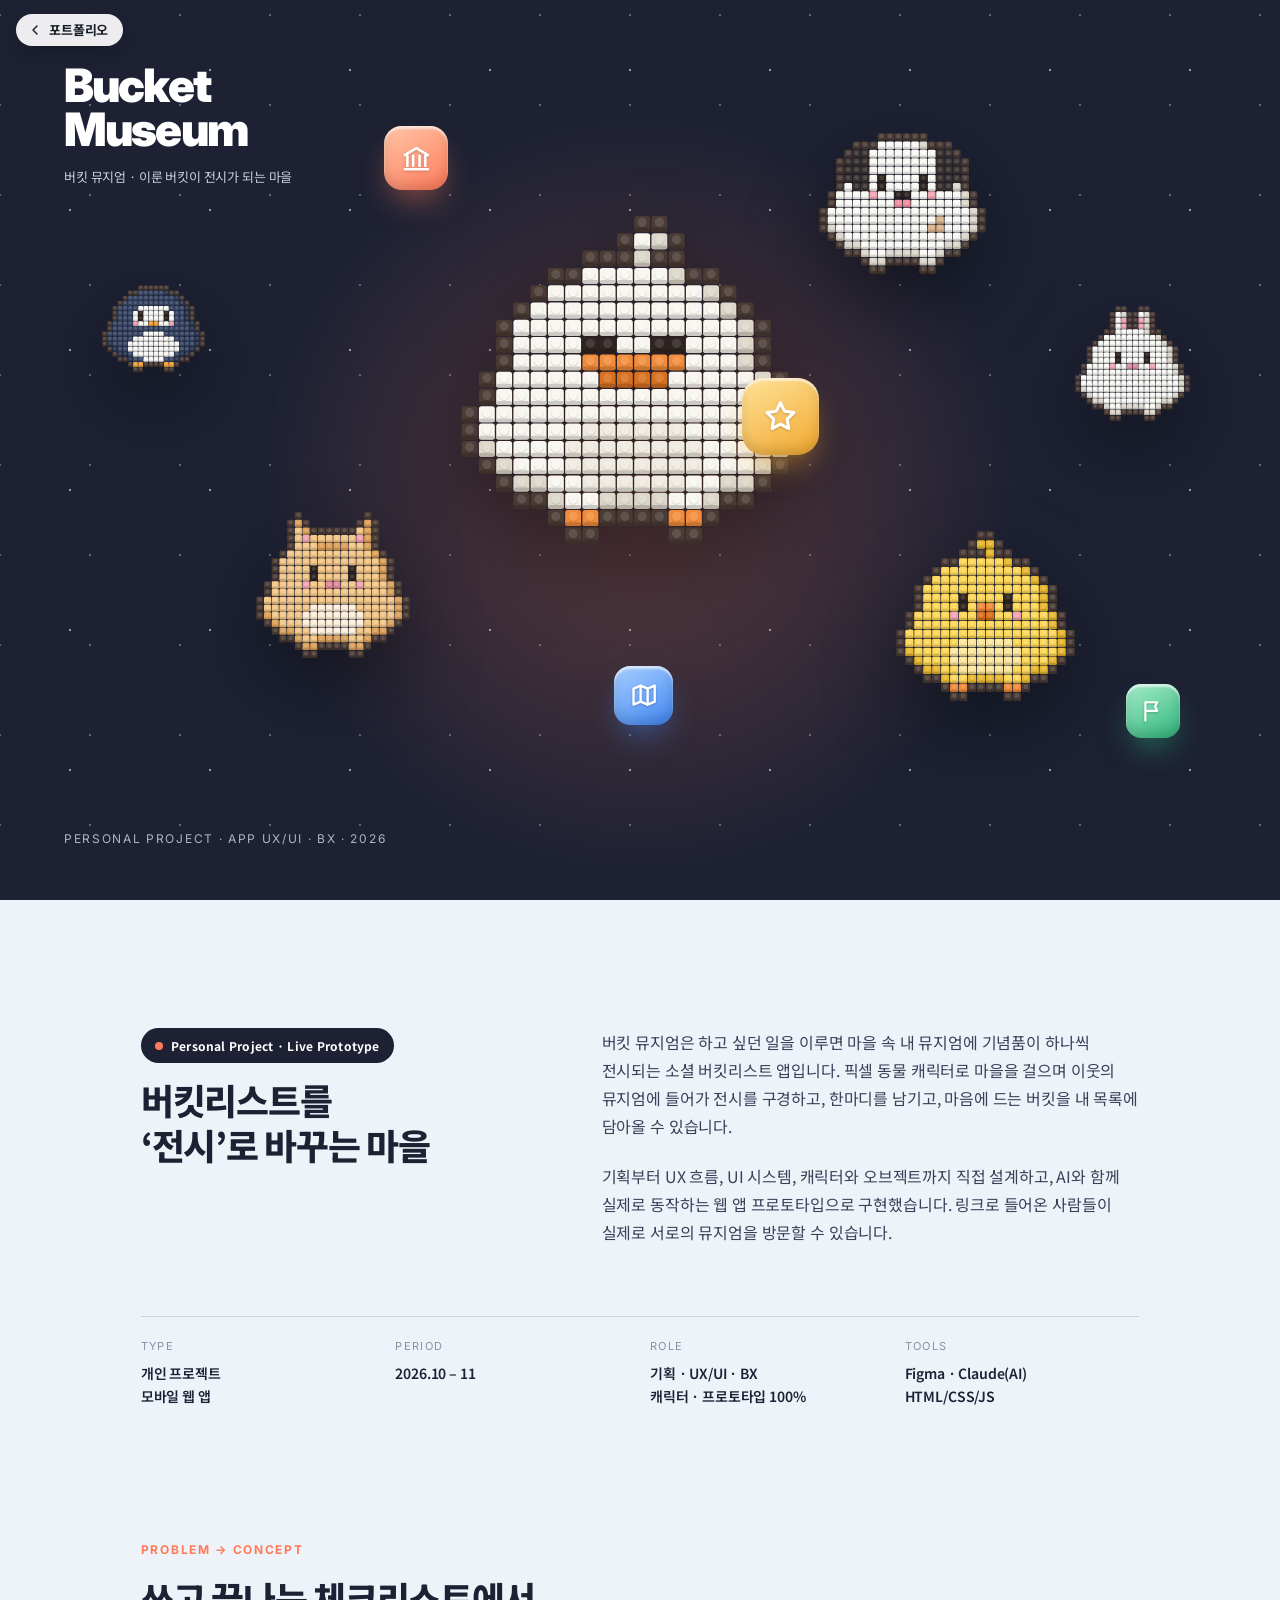
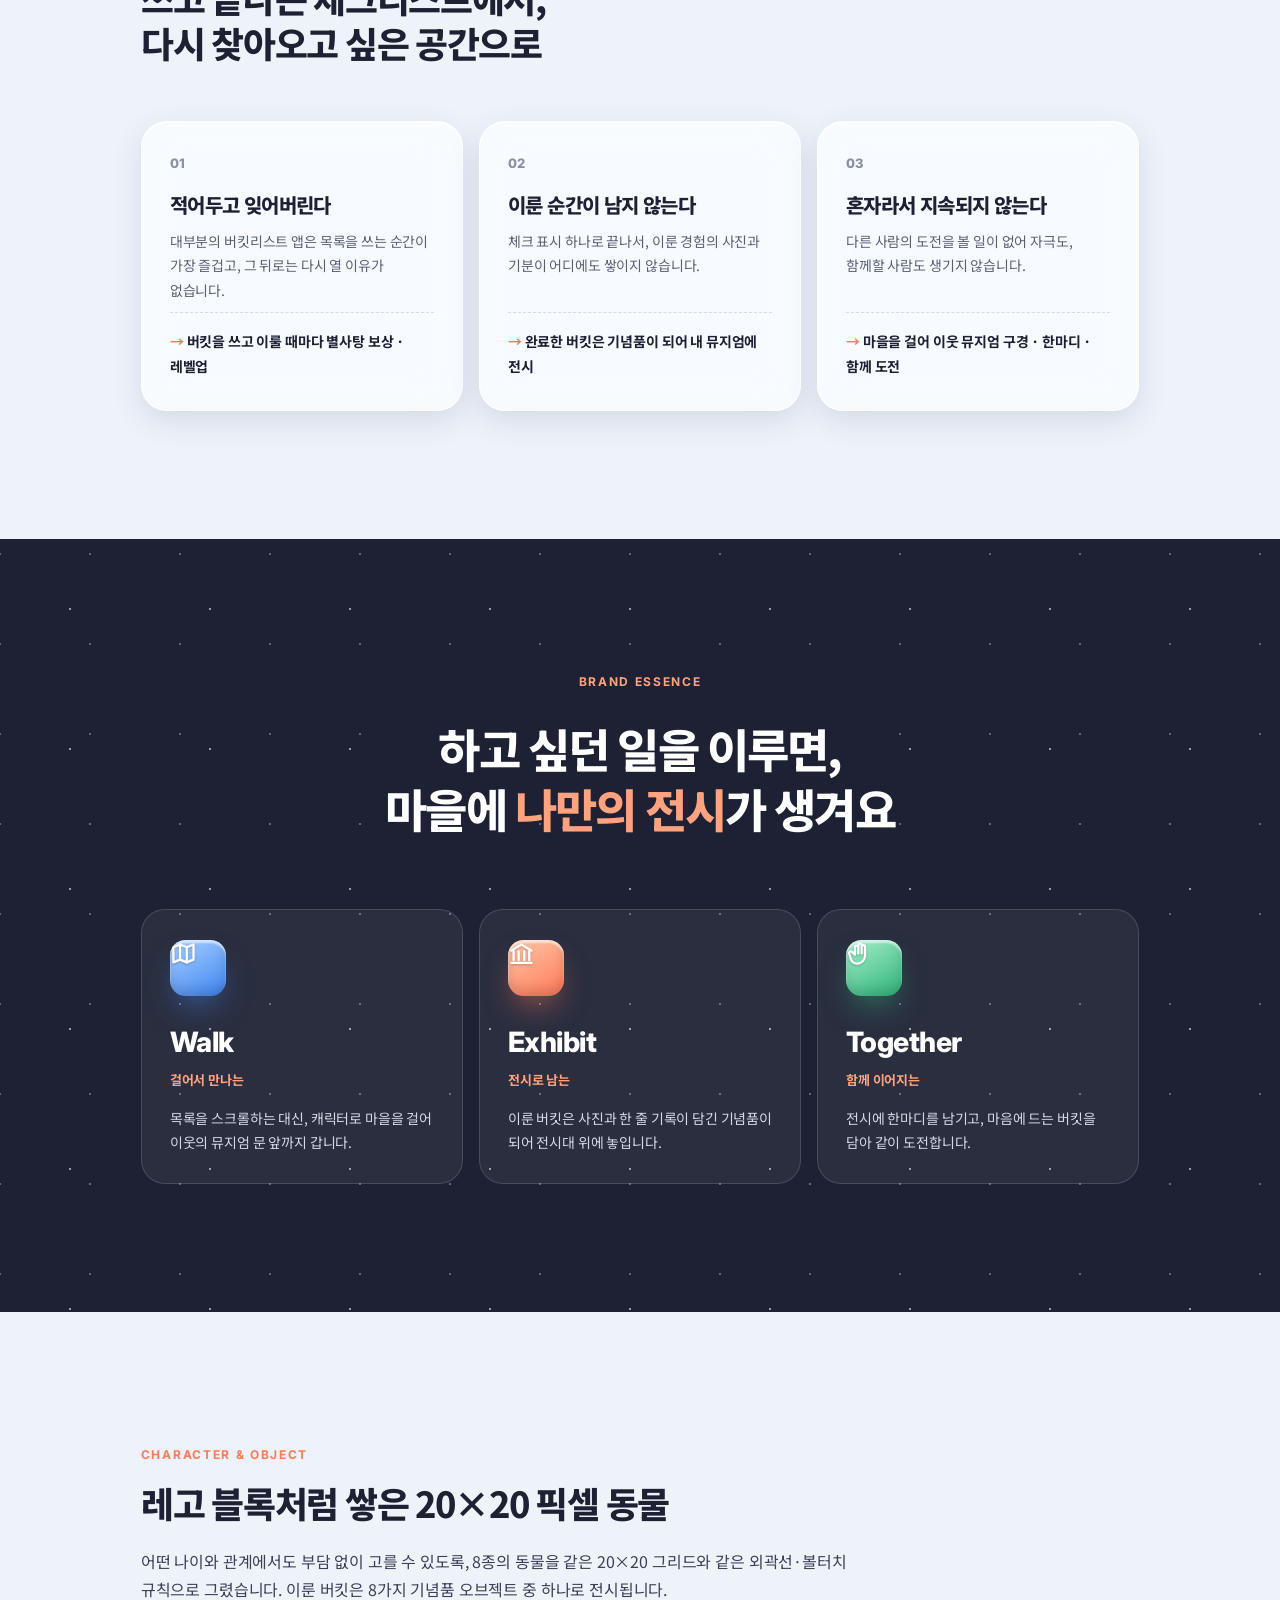
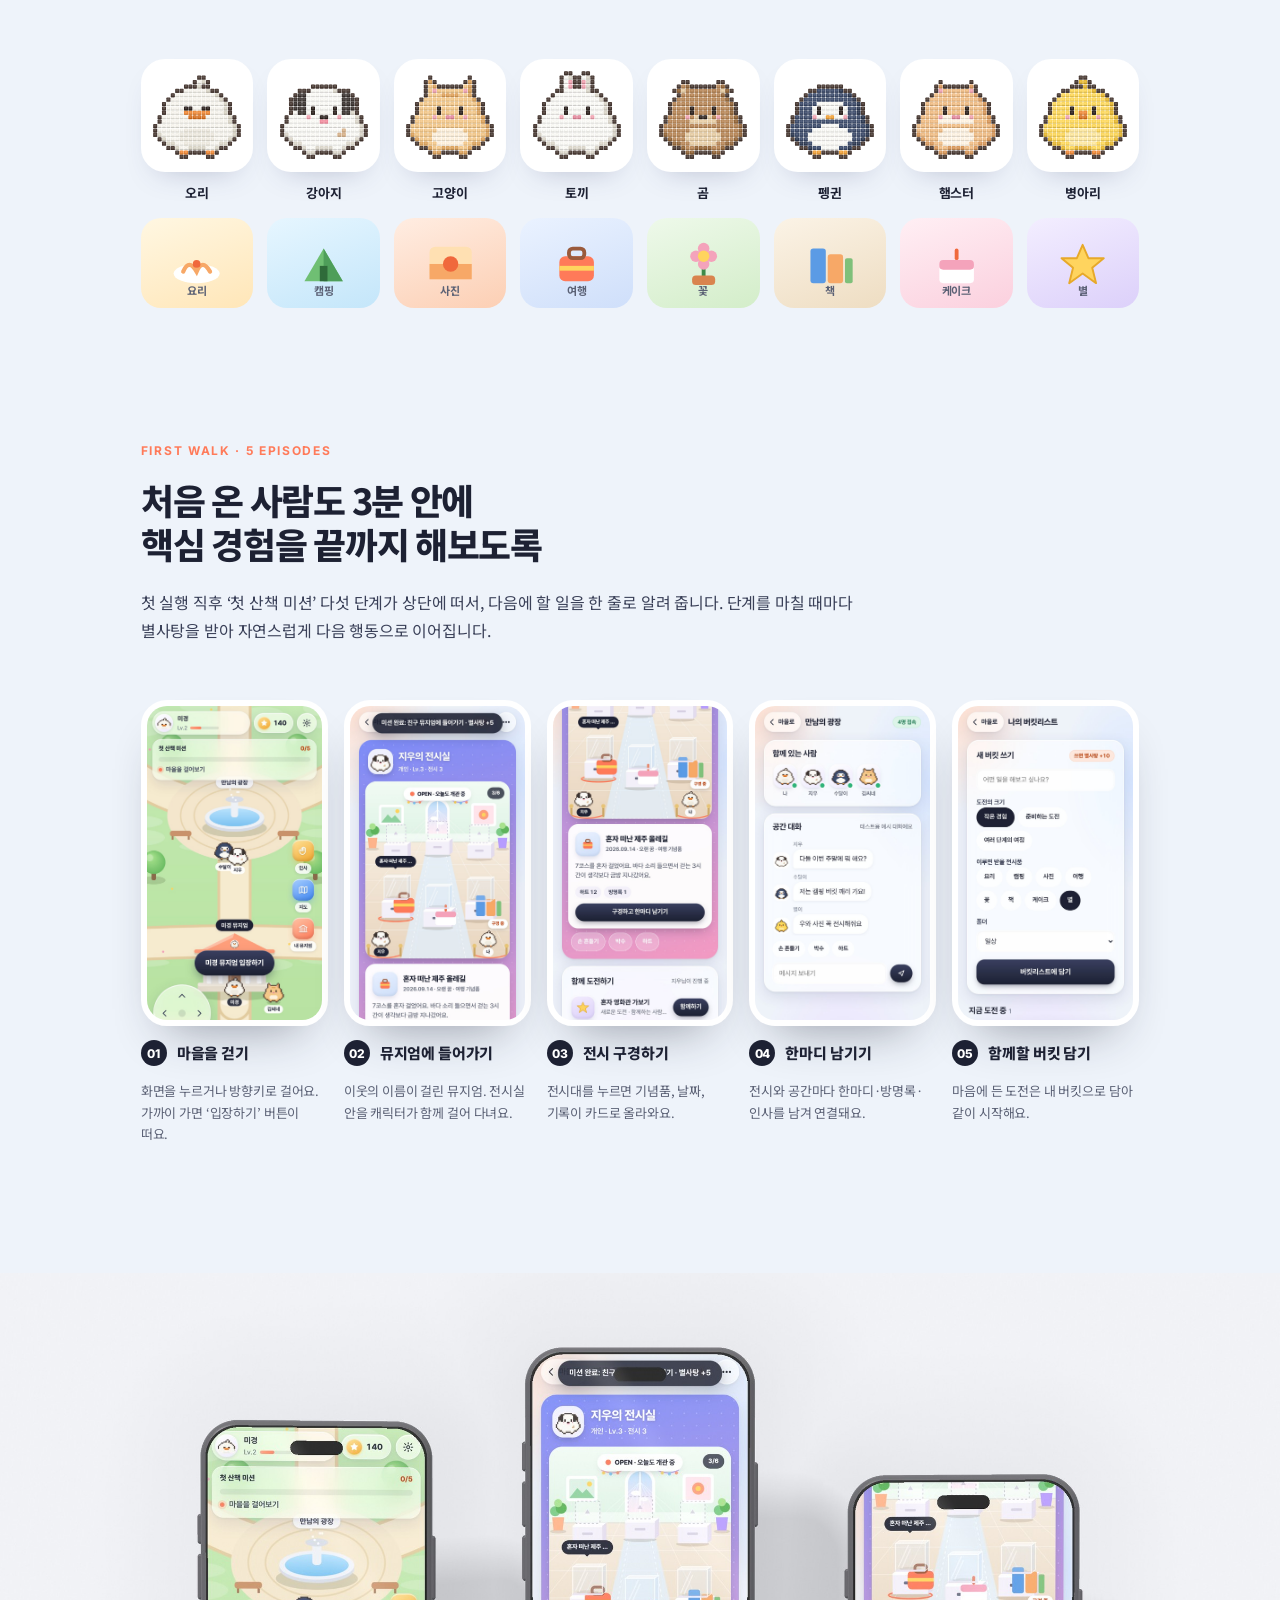
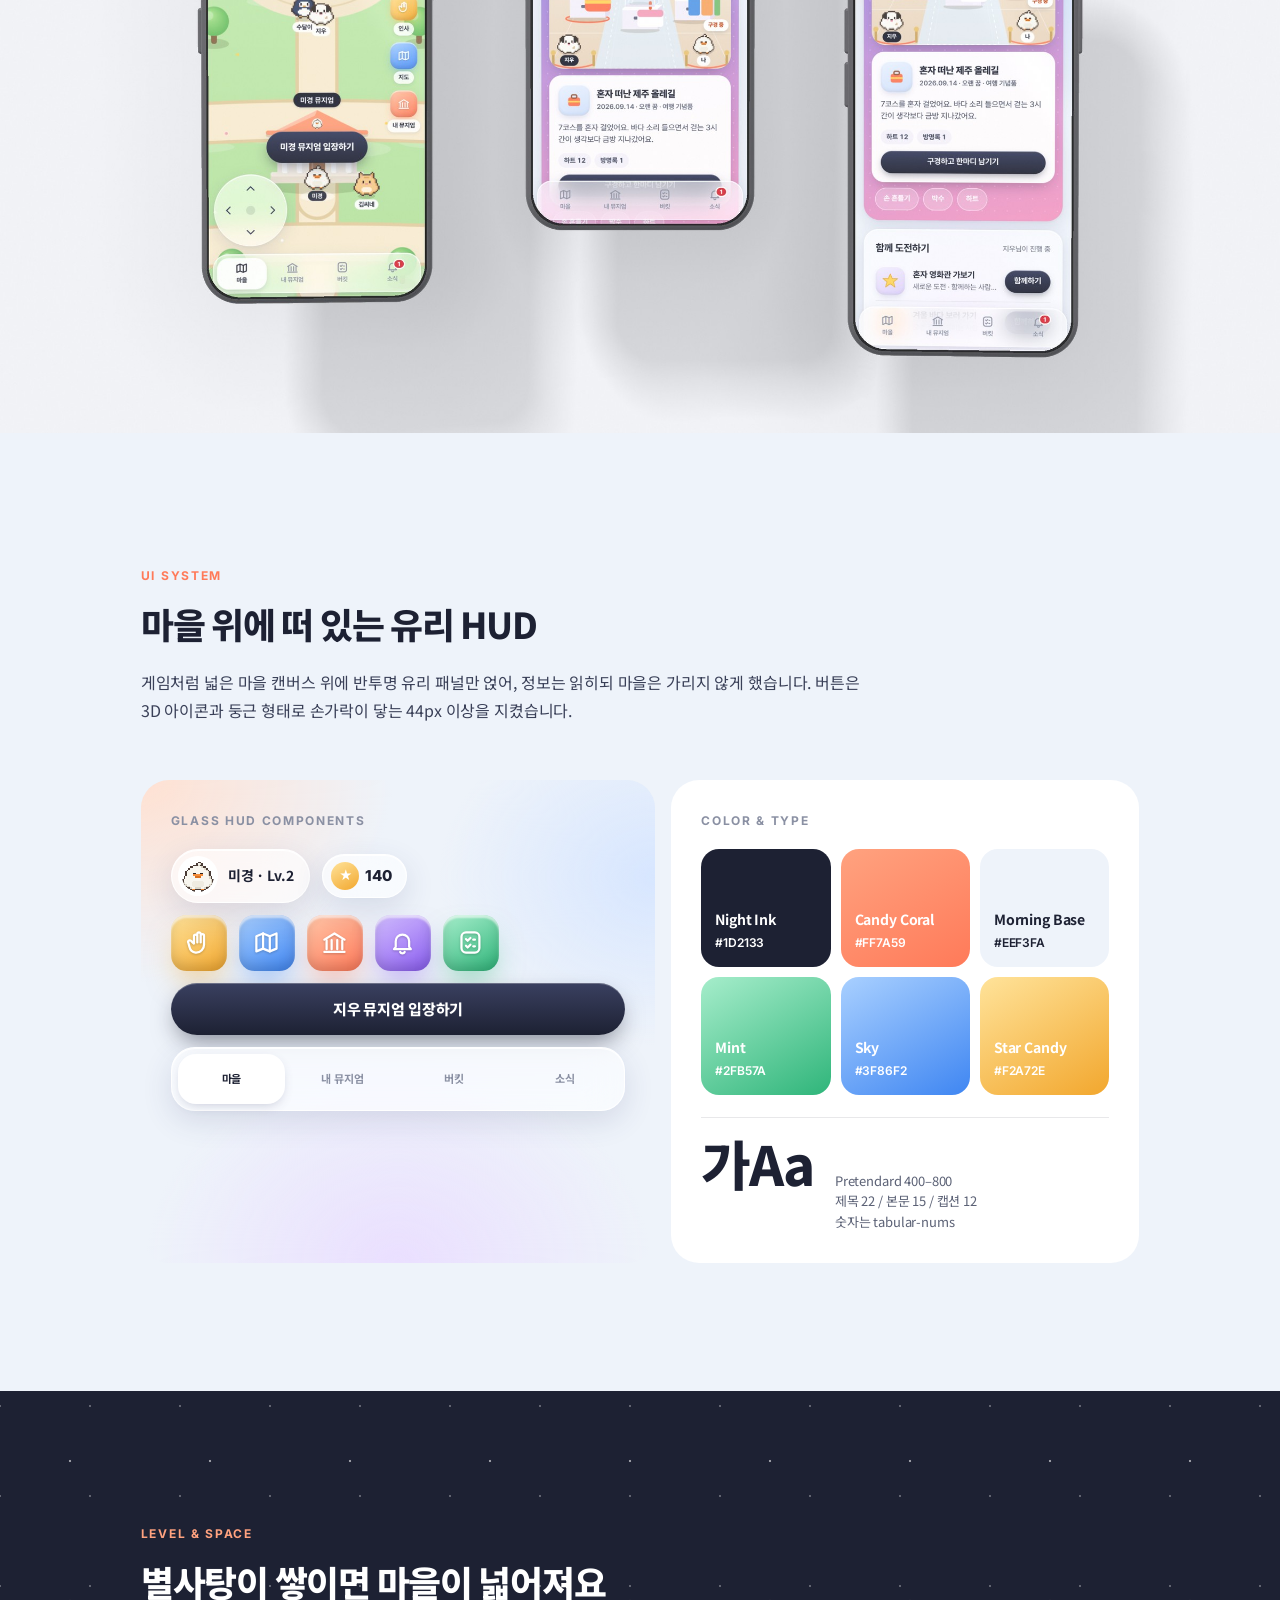
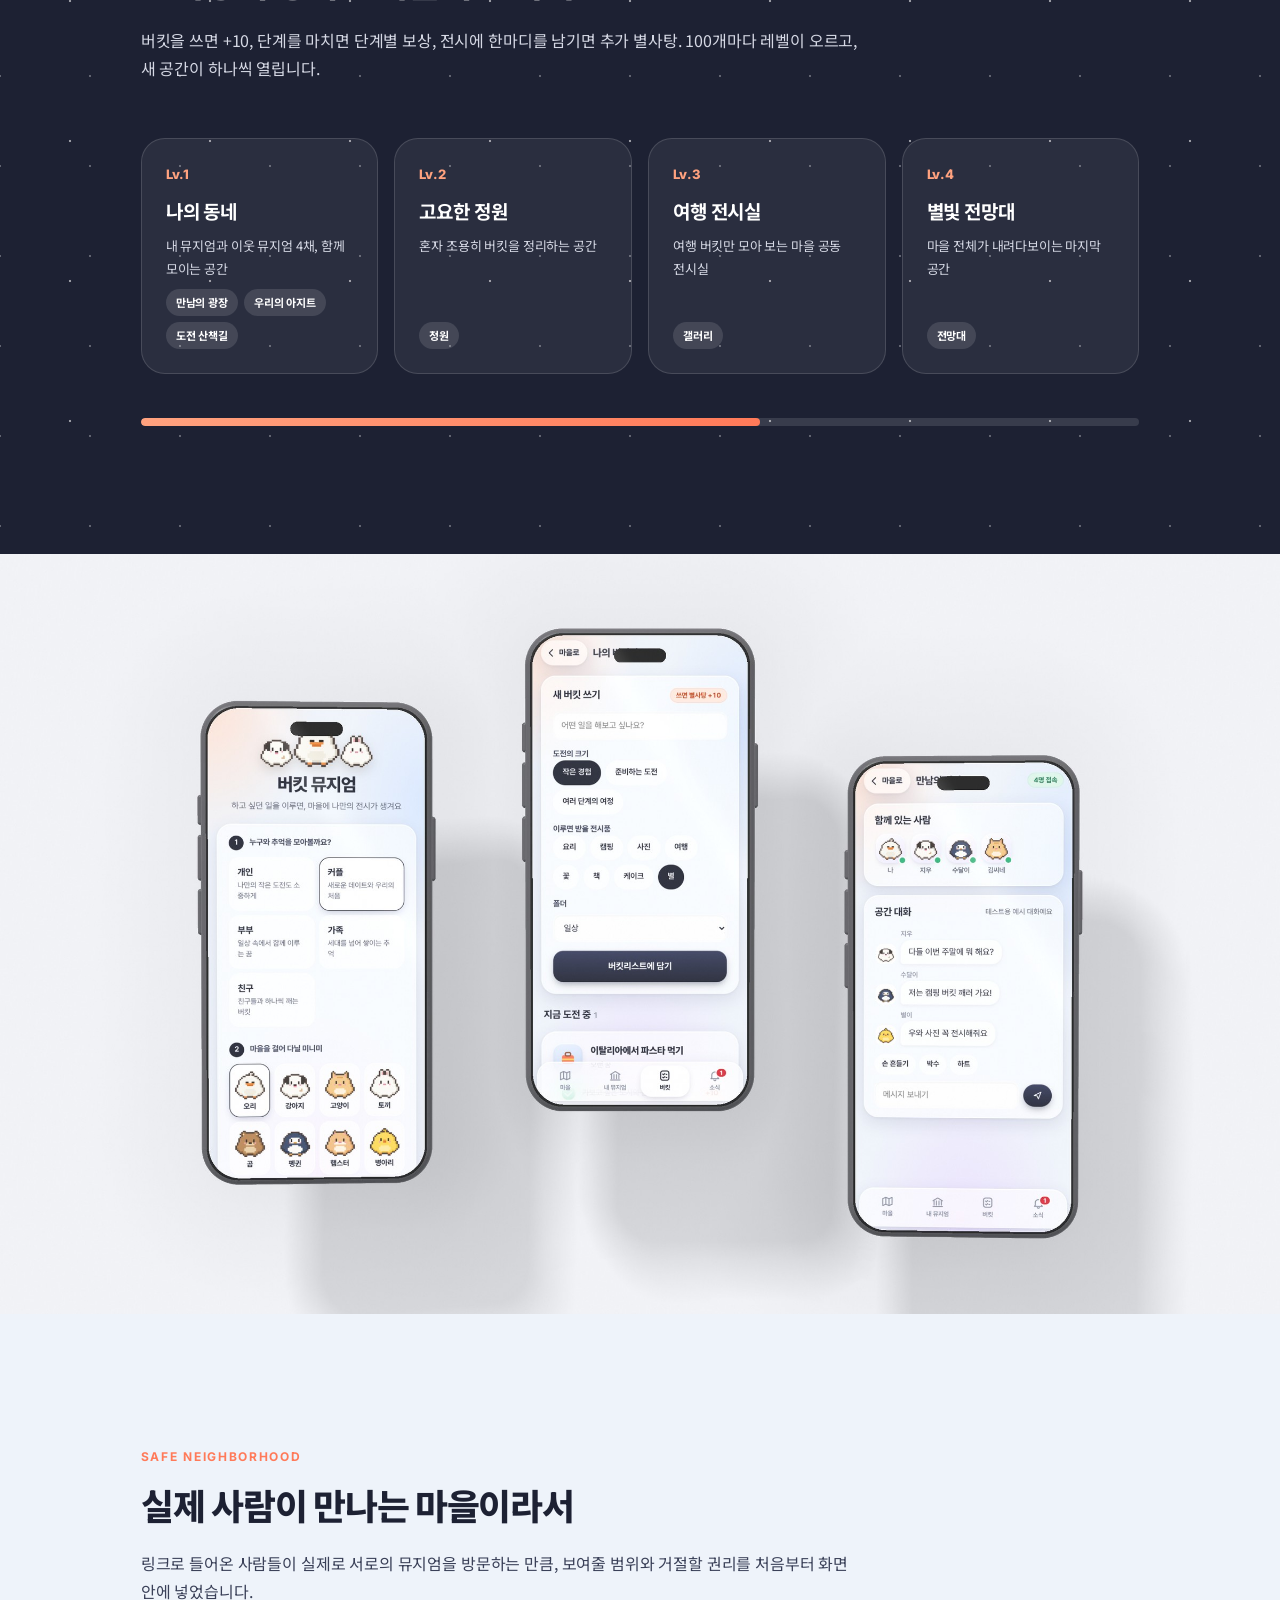
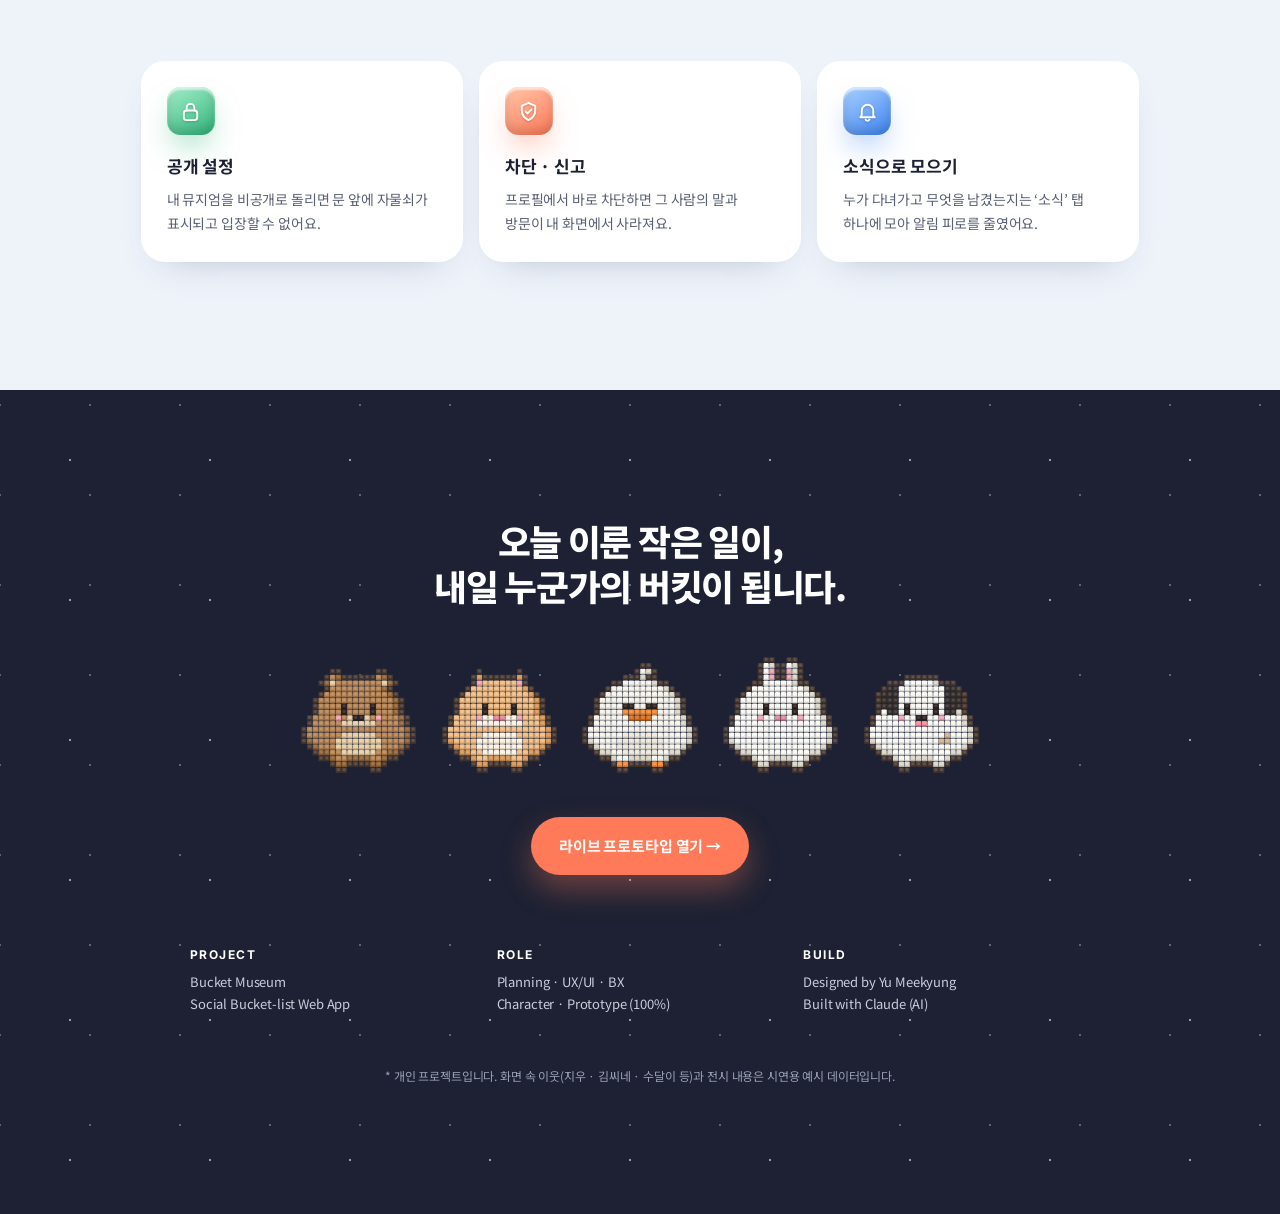
==== works/bucket-museum/index.html @ 968fa1af "Update Foodjang and Onimal pages, add Bucket Museum project Co-Authored-By: Claude Opus 5.5 <noreply" ====
<!doctype html><html><head><meta charset=utf8><meta name=viewport content="width=device-width,initial-scale=1,viewport-fit=cover"><style>:root{color-scheme:light;box-sizing:border-box;padding-top:env(safe-area-inset-top,0px);padding-bottom:env(safe-area-inset-bottom,0px)}html{scroll-padding-top:env(safe-area-inset-top,0px)}body{margin:0;padding:0;font:14px -apple-system,BlinkMacSystemFont,sans-serif;background:#fff;color:#000}img{max-width:100%}[hidden]:not([hidden=until-found i]){display:none!important}</style></head><body>
<style>
.pf-back{position:fixed;left:max(16px,env(safe-area-inset-left,0px));top:calc(14px + env(safe-area-inset-top,0px));z-index:50;display:inline-flex;align-items:center;gap:6px;font:700 13px/1.2 "Pretendard Variable","Noto Sans KR","Apple SD Gothic Neo",sans-serif;letter-spacing:-.01em;color:#191F28;background:rgba(255,255,255,.92);border-radius:999px;padding:8px 15px 8px 11px;text-decoration:none;box-shadow:0 8px 20px rgba(0,0,0,.22)}
.pf-back:hover{background:#fff}
.pf-back svg{width:16px;height:16px}
@media (max-width:760px){.pf-back{top:auto;bottom:calc(16px + env(safe-area-inset-bottom,0px))}}
</style>
<a class="pf-back" href="../../#work"><svg viewBox="0 0 24 24" fill="none" stroke="currentColor" stroke-width="2.2" stroke-linecap="round" stroke-linejoin="round" aria-hidden="true"><path d="M15 18l-6-6 6-6"/></svg>포트폴리오</a>

<title>Bucket Museum 앱 UX/UI — 유미경</title>
<meta name="claude:viewport-fit-sides" content="cover">
<link rel="preconnect" href="https://fonts.googleapis.com">
<link rel="preconnect" href="https://fonts.gstatic.com" crossorigin>
<link rel="stylesheet" href="https://fonts.googleapis.com/css2?family=Inter:wght@300;400;500;600;700;800;900&family=Noto+Sans+KR:wght@300;400;500;700;800&display=swap">
<style>
:root{
  --navy:#1D2133; --navy2:#252A40; --ink:#1D2133; --ink2:#3A4058; --mute:#5B6175; --faint:#8A90A3;
  --base:#EEF3FA; --base2:#F6F8FC; --coral:#FF7A59; --coral2:#FFA27F; --mint:#2FB57A; --sky:#3F86F2; --lav:#8A5CF0; --sun:#F2A72E;
  --f:"Pretendard Variable","Pretendard","Noto Sans KR","Apple SD Gothic Neo",sans-serif; --en:"Inter","Pretendard Variable",Arial,sans-serif;
  --gut:max(20px,env(safe-area-inset-left,0px)); --gutR:max(20px,env(safe-area-inset-right,0px));
  color-scheme:light;
}
*{box-sizing:border-box}
html{scroll-behavior:smooth}
body{margin:0;background:var(--base);color:var(--ink);font-family:var(--f);font-size:15px;line-height:1.75;letter-spacing:-.01em;-webkit-font-smoothing:antialiased;word-break:keep-all;overflow-x:hidden}
img{display:block;max-width:100%;height:auto}
p{margin:0}
.wrap{width:min(78vw,1240px);margin:0 auto}
@media (max-width:900px){.wrap{width:auto;margin:0;padding-left:var(--gut);padding-right:var(--gutR)}}
.sec{padding-block:clamp(90px,10vw,170px)}
.lab{font-family:var(--en);font-weight:700;font-size:12px;letter-spacing:.14em;text-transform:uppercase;color:var(--coral)}
.h2{margin:14px 0 0;font-family:var(--f);font-weight:800;font-size:clamp(28px,2.8vw,46px);line-height:1.25;letter-spacing:-.035em}
.lead{margin-top:22px;color:var(--ink2);font-size:16px;max-width:720px}
.dark{background:var(--navy);color:#fff}
.dark .lead{color:#D5D8E4}.dark .lab{color:var(--coral2)}
.stars{background-image:radial-gradient(rgba(255,255,255,.55) 1px,transparent 1.6px),radial-gradient(rgba(255,255,255,.3) 1px,transparent 1.4px);background-size:140px 140px,90px 90px;background-position:0 0,45px 60px}
.glass{background:rgba(255,255,255,.62);-webkit-backdrop-filter:blur(20px) saturate(160%);backdrop-filter:blur(20px) saturate(160%);border:1px solid rgba(255,255,255,.9);box-shadow:0 10px 30px rgba(58,64,110,.14),inset 0 1px 0 rgba(255,255,255,.9)}
.i3d{display:grid;place-items:center;border-radius:28%;color:#fff;background:linear-gradient(150deg,var(--g1),var(--g2));box-shadow:inset 0 3px 2px rgba(255,255,255,.6),inset 0 -6px 12px rgba(0,0,0,.14),0 16px 30px -8px var(--gs)}
.i3d svg{width:48%;height:48%;fill:none;stroke:#fff;stroke-width:2;stroke-linecap:round;stroke-linejoin:round;filter:drop-shadow(0 1px 1px rgba(0,0,0,.2))}
.pk{--g1:#FFC6A8;--g2:#FF7A59;--gs:rgba(255,122,89,.5)}.mt{--g1:#A6EDCB;--g2:#2FB57A;--gs:rgba(47,181,122,.5)}.sk{--g1:#A9D0FF;--g2:#3F86F2;--gs:rgba(63,134,242,.5)}.lv{--g1:#D3BEFF;--g2:#8A5CF0;--gs:rgba(138,92,240,.5)}.sn{--g1:#FFE39A;--g2:#F2A72E;--gs:rgba(242,167,46,.5)}
.rv{opacity:0;transform:translateY(26px);transition:opacity 1s ease,transform 1s cubic-bezier(.2,.7,.2,1)}.rv.in{opacity:1;transform:none}
@media (prefers-reduced-motion:reduce){.rv{opacity:1;transform:none;transition:none}html{scroll-behavior:auto}.fl{animation:none!important}}
@keyframes fl{0%,100%{transform:translateY(0) rotate(var(--r,0deg))}50%{transform:translateY(-14px) rotate(var(--r,0deg))}}
.fl{animation:fl 5s ease-in-out infinite}

/* cover */
.cover{position:relative;min-height:max(640px,100svh);overflow:hidden}
.cover .logo{position:absolute;left:clamp(28px,5vw,90px);top:clamp(30px,5vw,80px);z-index:3}
.cover .logo b{display:block;font-family:var(--en);font-weight:900;font-size:clamp(30px,3.6vw,60px);line-height:.95;letter-spacing:-.04em}
.cover .logo span{display:block;margin-top:14px;font-size:clamp(13px,1vw,16px);color:#C9CDDB}
.cover .tag{position:absolute;left:clamp(28px,5vw,90px);bottom:clamp(30px,4vw,60px);z-index:3;font-family:var(--en);font-size:12px;letter-spacing:.14em;color:#AEB3C6;text-transform:uppercase}
.obj{position:absolute}
.obj img{width:100%;height:auto;filter:drop-shadow(0 30px 40px rgba(0,0,0,.45))}
.cover .glow{position:absolute;left:50%;top:55%;width:70vw;height:70vw;transform:translate(-50%,-50%);background:radial-gradient(circle,rgba(255,122,89,.28),transparent 60%);pointer-events:none}
@media (max-width:760px){.cover{min-height:620px}.cover .obj{margin-top:70px}.cover .obj.pk{left:40%!important;top:30%!important}}

/* overview */
.ov{display:grid;grid-template-columns:minmax(0,1fr) minmax(0,1.4fr);gap:clamp(30px,6vw,110px);align-items:start}
.facts{display:grid;grid-template-columns:repeat(4,minmax(0,1fr));gap:20px;margin-top:70px;padding-top:20px;border-top:1px solid rgba(29,33,51,.15)}
.facts dt{font-family:var(--en);font-size:11px;letter-spacing:.12em;text-transform:uppercase;color:var(--faint)}
.facts dd{margin:6px 0 0;font-size:14px;line-height:1.6;font-weight:600}
.badge{display:inline-flex;align-items:center;gap:8px;padding:7px 14px;border-radius:999px;background:var(--navy);color:#fff;font-size:12px;font-weight:700;letter-spacing:.02em}
.badge i{width:8px;height:8px;border-radius:50%;background:var(--coral)}
@media (max-width:760px){.ov{grid-template-columns:1fr}.facts{grid-template-columns:1fr 1fr}}

/* problem → concept */
.pc{display:grid;grid-template-columns:repeat(3,minmax(0,1fr));gap:16px;margin-top:56px}
.pc .c{border-radius:26px;padding:30px 28px 32px;min-height:250px;display:flex;flex-direction:column;gap:10px}
.pc .c .n{font-family:var(--en);font-weight:800;font-size:13px;color:var(--faint)}
.pc .c h3{margin:6px 0 0;font-size:20px;font-weight:800;letter-spacing:-.03em;line-height:1.4}
.pc .c p{font-size:14px;color:var(--mute)}
.pc .c .to{margin-top:auto;padding-top:16px;border-top:1px dashed rgba(29,33,51,.15);font-size:14px;font-weight:700;color:var(--ink)}
.pc .c .to::before{content:"→ ";color:var(--coral)}
@media (max-width:760px){.pc{grid-template-columns:1fr}}

/* manifesto */
.mani{position:relative;text-align:center;overflow:hidden}
.mani .big{font-weight:800;font-size:clamp(30px,3.6vw,60px);line-height:1.3;letter-spacing:-.04em;margin:26px auto 0;max-width:1000px}
.mani .big em{font-style:normal;color:var(--coral2)}
.ess{display:grid;grid-template-columns:repeat(3,minmax(0,1fr));gap:16px;margin-top:70px;text-align:left}
.ess .e{border-radius:24px;padding:28px;background:rgba(255,255,255,.06);border:1px solid rgba(255,255,255,.14)}
.ess .e b{display:block;font-family:var(--en);font-weight:800;font-size:28px;letter-spacing:-.02em}
.ess .e span{display:block;margin-top:2px;font-size:13px;color:var(--coral2);font-weight:700}
.ess .e p{margin-top:14px;font-size:14px;color:#D5D8E4}
.ess .i3d{width:56px;height:56px;margin-bottom:22px}
@media (max-width:760px){.ess{grid-template-columns:1fr}}

/* characters */
.cast{display:grid;grid-template-columns:repeat(8,minmax(0,1fr));gap:14px;margin-top:56px}
.cast figure{margin:0;text-align:center}
.cast .pad{aspect-ratio:1;border-radius:24px;display:grid;place-items:center;background:#fff;box-shadow:0 14px 30px -18px rgba(58,64,110,.35)}
.cast img{width:78%}
.cast figcaption{margin-top:10px;font-size:13px;font-weight:700}
.objs{display:grid;grid-template-columns:repeat(8,minmax(0,1fr));gap:14px;margin-top:14px}
.objs div{aspect-ratio:1.25;border-radius:20px;display:grid;place-items:center;position:relative}
.objs svg{width:58%;height:auto}
.objs span{position:absolute;left:0;right:0;bottom:8px;font-size:11px;font-weight:700;color:var(--mute);text-align:center}
@media (max-width:760px){.cast,.objs{grid-template-columns:repeat(4,minmax(0,1fr))}}

/* episodes */
.eps{display:grid;grid-template-columns:repeat(5,minmax(0,1fr));gap:16px;margin-top:56px}
.ep{display:flex;flex-direction:column;gap:14px}
.ep .scr{border-radius:26px;overflow:hidden;background:#fff;border:6px solid #fff;box-shadow:0 26px 50px -26px rgba(29,33,51,.45)}
.ep .scr img{width:100%;aspect-ratio:390/700;object-fit:cover;object-position:top}
.ep .n{display:flex;align-items:center;gap:10px;font-weight:800;font-size:15px}
.ep .n i{font-style:normal;width:26px;height:26px;border-radius:50%;background:var(--navy);color:#fff;display:grid;place-items:center;font-size:12px;font-family:var(--en)}
.ep p{font-size:13px;color:var(--mute);line-height:1.65}
.ep .st{display:inline-block;margin-top:2px;font-size:11px;font-weight:700;color:var(--coral);font-family:var(--en)}
@media (max-width:900px){.eps{grid-template-columns:repeat(2,minmax(0,1fr))}}

/* full mockup */
.mock{background:#E9EDF5}
.mock img{width:100%}
.cap{display:flex;justify-content:space-between;gap:16px;padding:18px var(--gutR) 0 var(--gut);font-family:var(--en);font-size:12px;color:var(--faint);letter-spacing:.06em;text-transform:uppercase}

/* ui system */
.ui{display:grid;grid-template-columns:minmax(0,1.1fr) minmax(0,1fr);gap:16px;margin-top:56px}
.panel{border-radius:28px;padding:30px;position:relative;overflow:hidden}
.panel h4{margin:0 0 18px;font-family:var(--en);font-size:12px;letter-spacing:.14em;text-transform:uppercase;color:var(--faint)}
.chips{display:grid;grid-template-columns:repeat(3,minmax(0,1fr));gap:10px}
.chip{border-radius:18px;height:118px;padding:14px;display:flex;flex-direction:column;justify-content:flex-end;color:#fff;font-family:var(--en);font-size:12px;font-weight:600}
.chip b{font-size:14px;font-family:var(--f)}
.gpanel{background:radial-gradient(70% 60% at 0% 0%,#FFE1D2 0%,transparent 70%),radial-gradient(60% 50% at 100% 20%,#D7E6FF 0%,transparent 70%),radial-gradient(70% 60% at 50% 100%,#EADFFF 0%,transparent 70%),#EEF3FA}
.gdemo{display:flex;flex-direction:column;gap:12px}
.gdemo .row{display:flex;gap:12px;align-items:center}
.gdemo .me{display:flex;align-items:center;gap:10px;padding:6px 16px 6px 6px;border-radius:999px;font-weight:700;font-size:14px}
.gdemo .me img{width:40px;height:40px;border-radius:50%;background:#fff;padding:4px}
.gdemo .candy{display:flex;align-items:center;gap:6px;padding:0 14px 0 8px;height:44px;border-radius:999px;font-weight:800;font-family:var(--en)}
.gdemo .candy i{width:28px;height:28px;border-radius:50%;background:linear-gradient(150deg,#FFE39A,#F2A72E);display:grid;place-items:center;color:#fff;font-style:normal;font-size:13px}
.gdemo .btn{height:52px;border-radius:999px;display:grid;place-items:center;color:#fff;font-weight:800;background:linear-gradient(180deg,#3A4060,#1D2133);box-shadow:inset 0 1px 0 rgba(255,255,255,.25),0 10px 24px -6px rgba(29,33,51,.55)}
.gdemo .icons{display:flex;gap:12px}
.gdemo .icons .i3d{width:56px;height:56px}
.gdemo .dock{display:grid;grid-template-columns:repeat(4,1fr);gap:4px;border-radius:24px;padding:6px}
.gdemo .dock span{height:50px;border-radius:18px;display:grid;place-items:center;font-size:11px;font-weight:700;color:var(--faint)}
.gdemo .dock span.on{background:#fff;color:var(--ink);box-shadow:0 4px 12px -4px rgba(58,64,110,.3)}
.type{display:flex;align-items:baseline;gap:22px;margin-top:22px;padding-top:18px;border-top:1px solid rgba(29,33,51,.1)}
.type b{font-size:54px;font-weight:800;letter-spacing:-.04em;line-height:1}
.type span{font-size:13px;color:var(--mute);line-height:1.6}
@media (max-width:760px){.ui{grid-template-columns:1fr}}

/* level map */
.lvmap{display:grid;grid-template-columns:repeat(4,minmax(0,1fr));gap:16px;margin-top:56px}
.lvc{border-radius:24px;padding:24px;min-height:200px;display:flex;flex-direction:column;gap:8px;background:rgba(255,255,255,.06);border:1px solid rgba(255,255,255,.14)}
.lvc .l{font-family:var(--en);font-weight:800;font-size:13px;color:var(--coral2)}
.lvc b{font-size:19px}
.lvc p{font-size:13px;color:#D5D8E4}
.lvc .pl{margin-top:auto;display:flex;flex-wrap:wrap;gap:6px}
.lvc .pl span{font-size:11px;font-weight:700;padding:4px 10px;border-radius:999px;background:rgba(255,255,255,.12)}
.lvbar{position:relative;height:8px;border-radius:999px;background:rgba(255,255,255,.12);margin-top:44px;overflow:hidden}
.lvbar i{position:absolute;inset:0 auto 0 0;width:62%;border-radius:999px;background:linear-gradient(90deg,var(--coral2),var(--coral))}
@media (max-width:760px){.lvmap{grid-template-columns:1fr 1fr}}

/* safety */
.safe{display:grid;grid-template-columns:repeat(3,minmax(0,1fr));gap:16px;margin-top:56px}
.safe .c{border-radius:24px;padding:26px;background:#fff;box-shadow:0 16px 36px -24px rgba(58,64,110,.4)}
.safe .c b{display:block;font-size:17px;margin-top:16px}
.safe .c p{margin-top:6px;font-size:14px;color:var(--mute)}
.safe .i3d{width:48px;height:48px}
@media (max-width:760px){.safe{grid-template-columns:1fr}}

/* ending */
.end{position:relative;overflow:hidden;text-align:center}
.end .row{display:flex;justify-content:center;gap:clamp(8px,2vw,30px);margin-top:50px}
.end .row img{width:clamp(70px,9vw,140px)}
.cta{display:inline-block;margin-top:44px;padding:16px 28px;border-radius:999px;background:var(--coral);color:#fff;font-weight:700;font-size:15px;text-decoration:none;box-shadow:0 14px 30px rgba(255,122,89,.35)}
.credit{display:grid;grid-template-columns:repeat(3,minmax(0,1fr));gap:20px;max-width:900px;margin:70px auto 0;text-align:left;font-size:13px;color:#C9CDDB;line-height:1.7}
.credit b{display:block;color:#fff;font-size:12px;font-family:var(--en);letter-spacing:.12em;text-transform:uppercase;margin-bottom:6px}
.note{margin-top:50px;font-size:12px;color:#9AA0B6}
@media (max-width:760px){.credit{grid-template-columns:1fr}}
</style>

<svg width="0" height="0" style="position:absolute" aria-hidden="true">
  <symbol id="g-star" viewBox="0 0 24 24"><path d="m12 3 2.7 5.6 6.1.9-4.4 4.3 1 6.1L12 17l-5.4 2.9 1-6.1-4.4-4.3 6.1-.9z"/></symbol>
  <symbol id="g-museum" viewBox="0 0 24 24"><path d="M3 9.5 12 4l9 5.5"/><path d="M5 10v8M9.5 10v8M14.5 10v8M19 10v8M3 20.5h18"/></symbol>
  <symbol id="g-map" viewBox="0 0 24 24"><path d="M9 4 3 6.5v13.5L9 17.5l6 2.5 6-2.5V4l-6 2.5z"/><path d="M9 4v13.5M15 6.5V20"/></symbol>
  <symbol id="g-hand" viewBox="0 0 24 24"><path d="M8 13V6.5a1.5 1.5 0 0 1 3 0V12M11 11V4.5a1.5 1.5 0 0 1 3 0V12M14 11V6a1.5 1.5 0 0 1 3 0v8a7 7 0 0 1-7 7h-.5A6.5 6.5 0 0 1 4 16l-1-3.5A1.5 1.5 0 0 1 5.8 11L8 13"/></symbol>
  <symbol id="g-flag" viewBox="0 0 24 24"><path d="M5 21V4M5 4h11l-2 4 2 4H5"/></symbol>
  <symbol id="g-lock" viewBox="0 0 24 24"><rect x="5" y="11" width="14" height="10" rx="3"/><path d="M8 11V8a4 4 0 0 1 8 0v3"/></symbol>
  <symbol id="g-shield" viewBox="0 0 24 24"><path d="M12 3l7 3v5c0 5-3 8-7 10-4-2-7-5-7-10V6z"/><path d="M9 12l2 2 4-4"/></symbol>
  <symbol id="g-bell" viewBox="0 0 24 24"><path d="M6 16V11a6 6 0 1 1 12 0v5l1.5 2h-15z"/><path d="M10 20.5a2.2 2.2 0 0 0 4 0"/></symbol>
  <symbol id="g-list" viewBox="0 0 24 24"><rect x="4" y="3" width="16" height="18" rx="4"/><path d="m8 9 1.5 1.5L12 8M8 15l1.5 1.5L12 14M14.5 9.5H16M14.5 15.5H16"/></symbol>
</svg>

<!-- ===== COVER (com2us-style 3D objects + TCO starfield) ===== -->
<header class="cover dark stars" aria-labelledby="t">
  <div class="glow"></div>
  <div class="logo"><b id="t">Bucket<br>Museum</b><span>버킷 뮤지엄 · 이룬 버킷이 전시가 되는 마을</span></div>
  <div class="obj fl" style="left:36%;top:22%;width:clamp(220px,27vw,440px);--r:-4deg"><img src="img/lego_duck.svg" alt="버킷 뮤지엄 오리 캐릭터" width="800" height="800"></div>
  <div class="obj fl" style="left:64%;top:12%;width:clamp(120px,13vw,220px);--r:8deg;animation-delay:-1.2s"><img src="img/lego_dog.svg" alt="" width="800" height="800"></div>
  <div class="obj fl" style="left:20%;top:56%;width:clamp(110px,12vw,200px);--r:-10deg;animation-delay:-2.4s"><img src="img/lego_cat.svg" alt="" width="800" height="800"></div>
  <div class="obj fl" style="left:70%;top:58%;width:clamp(130px,14vw,240px);--r:6deg;animation-delay:-3.1s"><img src="img/lego_chick.svg" alt="" width="800" height="800"></div>
  <div class="obj fl" style="left:84%;top:34%;width:clamp(90px,9vw,150px);--r:-6deg;animation-delay:-.6s"><img src="img/lego_bunny.svg" alt="" width="800" height="800"></div>
  <div class="obj fl" style="left:8%;top:30%;width:clamp(80px,8vw,130px);--r:12deg;animation-delay:-1.8s"><img src="img/lego_penguin.svg" alt="" width="800" height="800"></div>
  <span class="obj i3d sn fl" style="left:58%;top:42%;width:clamp(64px,6vw,104px);height:clamp(64px,6vw,104px);--r:-12deg;animation-delay:-2s"><svg><use href="#g-star"/></svg></span>
  <span class="obj i3d pk fl" style="left:30%;top:14%;width:clamp(56px,5vw,90px);height:clamp(56px,5vw,90px);--r:10deg;animation-delay:-3.4s"><svg><use href="#g-museum"/></svg></span>
  <span class="obj i3d sk fl" style="left:48%;top:74%;width:clamp(52px,4.6vw,80px);height:clamp(52px,4.6vw,80px);--r:-8deg;animation-delay:-.9s"><svg><use href="#g-map"/></svg></span>
  <span class="obj i3d mt fl" style="left:88%;top:76%;width:clamp(48px,4.2vw,72px);height:clamp(48px,4.2vw,72px);--r:14deg;animation-delay:-2.7s"><svg><use href="#g-flag"/></svg></span>
  <span class="tag">Personal Project · App UX/UI · BX · 2026</span>
</header>

<!-- ===== OVERVIEW ===== -->
<section class="sec">
  <div class="wrap ov">
    <div class="rv"><span class="badge"><i></i>Personal Project · Live Prototype</span><h2 class="h2">버킷리스트를<br>‘전시’로 바꾸는 마을</h2></div>
    <div class="rv">
      <p class="lead" style="margin-top:0">버킷 뮤지엄은 하고 싶던 일을 이루면 마을 속 내 뮤지엄에 기념품이 하나씩 전시되는 소셜 버킷리스트 앱입니다. 픽셀 동물 캐릭터로 마을을 걸으며 이웃의 뮤지엄에 들어가 전시를 구경하고, 한마디를 남기고, 마음에 드는 버킷을 내 목록에 담아올 수 있습니다.</p>
      <p class="lead">기획부터 UX 흐름, UI 시스템, 캐릭터와 오브젝트까지 직접 설계하고, AI와 함께 실제로 동작하는 웹 앱 프로토타입으로 구현했습니다. 링크로 들어온 사람들이 실제로 서로의 뮤지엄을 방문할 수 있습니다.</p>
    </div>
  </div>
  <dl class="wrap facts rv">
    <div><dt>Type</dt><dd>개인 프로젝트<br>모바일 웹 앱</dd></div>
    <div><dt>Period</dt><dd>2026.10 – 11</dd></div>
    <div><dt>Role</dt><dd>기획 · UX/UI · BX<br>캐릭터 · 프로토타입 100%</dd></div>
    <div><dt>Tools</dt><dd>Figma · Claude(AI)<br>HTML/CSS/JS</dd></div>
  </dl>
</section>

<!-- ===== PROBLEM → CONCEPT ===== -->
<section class="sec" style="padding-top:0">
  <div class="wrap">
    <div class="rv"><span class="lab">Problem → Concept</span><h2 class="h2">쓰고 끝나는 체크리스트에서,<br>다시 찾아오고 싶은 공간으로</h2></div>
    <div class="pc">
      <div class="c glass rv"><span class="n">01</span><h3>적어두고 잊어버린다</h3><p>대부분의 버킷리스트 앱은 목록을 쓰는 순간이 가장 즐겁고, 그 뒤로는 다시 열 이유가 없습니다.</p><p class="to">버킷을 쓰고 이룰 때마다 별사탕 보상 · 레벨업</p></div>
      <div class="c glass rv"><span class="n">02</span><h3>이룬 순간이 남지 않는다</h3><p>체크 표시 하나로 끝나서, 이룬 경험의 사진과 기분이 어디에도 쌓이지 않습니다.</p><p class="to">완료한 버킷은 기념품이 되어 내 뮤지엄에 전시</p></div>
      <div class="c glass rv"><span class="n">03</span><h3>혼자라서 지속되지 않는다</h3><p>다른 사람의 도전을 볼 일이 없어 자극도, 함께할 사람도 생기지 않습니다.</p><p class="to">마을을 걸어 이웃 뮤지엄 구경 · 한마디 · 함께 도전</p></div>
    </div>
  </div>
</section>

<!-- ===== MANIFESTO (TCO-style) ===== -->
<section class="sec dark stars mani">
  <div class="wrap rv">
    <span class="lab">Brand Essence</span>
    <p class="big">하고 싶던 일을 이루면,<br>마을에 <em>나만의 전시</em>가 생겨요</p>
    <div class="ess">
      <div class="e"><span class="i3d sk"><svg><use href="#g-map"/></svg></span><b>Walk</b><span>걸어서 만나는</span><p>목록을 스크롤하는 대신, 캐릭터로 마을을 걸어 이웃의 뮤지엄 문 앞까지 갑니다.</p></div>
      <div class="e"><span class="i3d pk"><svg><use href="#g-museum"/></svg></span><b>Exhibit</b><span>전시로 남는</span><p>이룬 버킷은 사진과 한 줄 기록이 담긴 기념품이 되어 전시대 위에 놓입니다.</p></div>
      <div class="e"><span class="i3d mt"><svg><use href="#g-hand"/></svg></span><b>Together</b><span>함께 이어지는</span><p>전시에 한마디를 남기고, 마음에 드는 버킷을 담아 같이 도전합니다.</p></div>
    </div>
  </div>
</section>

<!-- ===== CHARACTERS & OBJECTS (Samsung H-style illustration) ===== -->
<section class="sec">
  <div class="wrap">
    <div class="rv"><span class="lab">Character &amp; Object</span><h2 class="h2">레고 블록처럼 쌓은 20×20 픽셀 동물</h2><p class="lead">어떤 나이와 관계에서도 부담 없이 고를 수 있도록, 8종의 동물을 같은 20×20 그리드와 같은 외곽선·볼터치 규칙으로 그렸습니다. 이룬 버킷은 8가지 기념품 오브젝트 중 하나로 전시됩니다.</p></div>
    <div class="cast rv">
      <figure><div class="pad"><img src="img/lego_duck.svg" alt="오리" width="800" height="800"></div><figcaption>오리</figcaption></figure>
      <figure><div class="pad"><img src="img/lego_dog.svg" alt="강아지" width="800" height="800"></div><figcaption>강아지</figcaption></figure>
      <figure><div class="pad"><img src="img/lego_cat.svg" alt="고양이" width="800" height="800"></div><figcaption>고양이</figcaption></figure>
      <figure><div class="pad"><img src="img/lego_bunny.svg" alt="토끼" width="800" height="800"></div><figcaption>토끼</figcaption></figure>
      <figure><div class="pad"><img src="img/lego_bear.svg" alt="곰" width="800" height="800"></div><figcaption>곰</figcaption></figure>
      <figure><div class="pad"><img src="img/lego_penguin.svg" alt="펭귄" width="800" height="800"></div><figcaption>펭귄</figcaption></figure>
      <figure><div class="pad"><img src="img/lego_hamster.svg" alt="햄스터" width="800" height="800"></div><figcaption>햄스터</figcaption></figure>
      <figure><div class="pad"><img src="img/lego_chick.svg" alt="병아리" width="800" height="800"></div><figcaption>병아리</figcaption></figure>
    </div>
    <div class="objs rv" aria-label="기념품 오브젝트 8종">
      <div style="background:linear-gradient(160deg,#FFF7E2,#FFE6B8)"><svg viewBox="0 0 34 25"><ellipse cx="17" cy="18" rx="12" ry="5" fill="#FFFFFF"/><path d="M10,17 q3,-7 7,0 q3,-7 7,0" stroke="#F7A867" stroke-width="2.2" fill="none" stroke-linecap="round"/><circle cx="17" cy="13" r="2" fill="#F0683C"/></svg><span>요리</span></div>
      <div style="background:linear-gradient(160deg,#E6F6FF,#C4E6FA)"><svg viewBox="0 0 34 25"><polygon points="7,22 17,5 27,22" fill="#6FBF73"/><polygon points="17,5 27,22 17,22" fill="#4E9E5A"/><rect x="15" y="14" width="4" height="8" fill="#2F6B3A"/></svg><span>캠핑</span></div>
      <div style="background:linear-gradient(160deg,#FFEDE2,#FCCFB4)"><svg viewBox="0 0 34 25"><rect x="6" y="4" width="22" height="17" rx="3" fill="#FFE0B2"/><rect x="6" y="13" width="22" height="8" fill="#F7A867"/><circle cx="17" cy="13" r="4" fill="#F0683C"/></svg><span>사진</span></div>
      <div style="background:linear-gradient(160deg,#EAF2FF,#CFDFFA)"><svg viewBox="0 0 34 25"><rect x="8" y="9" width="18" height="13" rx="3" fill="#FF7A59"/><rect x="13" y="5" width="8" height="5" rx="2" fill="none" stroke="#9A5A3C" stroke-width="2"/><rect x="8" y="14" width="18" height="2.5" fill="#FFD45E"/></svg><span>여행</span></div>
      <div style="background:linear-gradient(160deg,#EEF9EA,#D3EDC9)"><svg viewBox="0 0 34 25"><rect x="16" y="12" width="2" height="8" fill="#3E8B4A"/><circle cx="13" cy="9" r="3" fill="#F4A3BB"/><circle cx="21" cy="9" r="3" fill="#F4A3BB"/><circle cx="17" cy="5" r="3" fill="#F4A3BB"/><circle cx="17" cy="13" r="3" fill="#F4A3BB"/><circle cx="17" cy="9" r="3" fill="#FFD45E"/><rect x="11" y="19" width="12" height="5" rx="2" fill="#D9844E"/></svg><span>꽃</span></div>
      <div style="background:linear-gradient(160deg,#FBF3E6,#EEDDC2)"><svg viewBox="0 0 34 25"><rect x="7" y="5" width="8" height="18" rx="1.5" fill="#5B9BE5"/><rect x="16" y="8" width="8" height="15" rx="1.5" fill="#F7A867"/><rect x="25" y="10" width="4" height="13" rx="1" fill="#7FC07A"/></svg><span>책</span></div>
      <div style="background:linear-gradient(160deg,#FFEFF4,#FBD0DE)"><svg viewBox="0 0 34 25"><rect x="8" y="14" width="18" height="9" rx="2" fill="#FFFFFF"/><rect x="8" y="11" width="18" height="5" rx="2" fill="#F4A3BB"/><rect x="16" y="5" width="2" height="6" rx="1" fill="#F0683C"/></svg><span>케이크</span></div>
      <div style="background:linear-gradient(160deg,#F3EEFF,#DCD0FA)"><svg viewBox="0 0 34 25"><polygon points="17,3 20,10 28,10 22,15 24,23 17,18 10,23 12,15 6,10 14,10" fill="#FFD45E" stroke="#E7A92A" stroke-linejoin="round"/></svg><span>별</span></div>
    </div>
  </div>
</section>

<!-- ===== EPISODES (first walk) ===== -->
<section class="sec" style="padding-top:0">
  <div class="wrap">
    <div class="rv"><span class="lab">First Walk · 5 Episodes</span><h2 class="h2">처음 온 사람도 3분 안에<br>핵심 경험을 끝까지 해보도록</h2><p class="lead">첫 실행 직후 ‘첫 산책 미션’ 다섯 단계가 상단에 떠서, 다음에 할 일을 한 줄로 알려 줍니다. 단계를 마칠 때마다 별사탕을 받아 자연스럽게 다음 행동으로 이어집니다.</p></div>
    <div class="eps">
      <div class="ep rv"><div class="scr"><img src="img/town2.jpg" alt="마을 화면" width="780" height="1688" loading="lazy"></div><span class="n"><i>01</i>마을을 걷기</span><p>화면을 누르거나 방향키로 걸어요. 가까이 가면 ‘입장하기’ 버튼이 떠요.</p></div>
      <div class="ep rv"><div class="scr"><img src="img/in_jiu.jpg" alt="친구 뮤지엄" width="780" height="1688" loading="lazy"></div><span class="n"><i>02</i>뮤지엄에 들어가기</span><p>이웃의 이름이 걸린 뮤지엄. 전시실 안을 캐릭터가 함께 걸어 다녀요.</p></div>
      <div class="ep rv"><div class="scr"><img src="img/in_jiu3.jpg" alt="전시 상세" width="780" height="1688" loading="lazy" style="object-position:50% 30%"></div><span class="n"><i>03</i>전시 구경하기</span><p>전시대를 누르면 기념품, 날짜, 기록이 카드로 올라와요.</p></div>
      <div class="ep rv"><div class="scr"><img src="img/in_plaza.jpg" alt="광장 대화" width="780" height="1688" loading="lazy"></div><span class="n"><i>04</i>한마디 남기기</span><p>전시와 공간마다 한마디·방명록·인사를 남겨 연결돼요.</p></div>
      <div class="ep rv"><div class="scr"><img src="img/bucket.jpg" alt="버킷 담기" width="780" height="1688" loading="lazy"></div><span class="n"><i>05</i>함께할 버킷 담기</span><p>마음에 든 도전은 내 버킷으로 담아 같이 시작해요.</p></div>
    </div>
  </div>
</section>

<!-- ===== KEY SCREENS ===== -->
<section class="mock rv" aria-label="주요 화면 목업">
  <img src="img/bm1.jpg" alt="마을 · 친구 뮤지엄 · 전시 상세 화면 휴대폰 목업" width="2400" height="1425" loading="lazy">
</section>

<!-- ===== UI SYSTEM ===== -->
<section class="sec">
  <div class="wrap">
    <div class="rv"><span class="lab">UI System</span><h2 class="h2">마을 위에 떠 있는 유리 HUD</h2><p class="lead">게임처럼 넓은 마을 캔버스 위에 반투명 유리 패널만 얹어, 정보는 읽히되 마을은 가리지 않게 했습니다. 버튼은 3D 아이콘과 둥근 형태로 손가락이 닿는 44px 이상을 지켰습니다.</p></div>
    <div class="ui">
      <div class="panel gpanel rv"><h4>Glass HUD Components</h4>
        <div class="gdemo">
          <div class="row"><span class="me glass"><img src="img/ani_duck.svg" alt="" width="40" height="40">미경 · Lv.2</span><span class="candy glass"><i>★</i>140</span></div>
          <div class="icons"><span class="i3d sn"><svg><use href="#g-hand"/></svg></span><span class="i3d sk"><svg><use href="#g-map"/></svg></span><span class="i3d pk"><svg><use href="#g-museum"/></svg></span><span class="i3d lv"><svg><use href="#g-bell"/></svg></span><span class="i3d mt"><svg><use href="#g-list"/></svg></span></div>
          <div class="btn">지우 뮤지엄 입장하기</div>
          <div class="dock glass"><span class="on">마을</span><span>내 뮤지엄</span><span>버킷</span><span>소식</span></div>
        </div>
      </div>
      <div class="panel rv" style="background:#fff">
        <h4>Color &amp; Type</h4>
        <div class="chips">
          <div class="chip" style="background:#1D2133"><b>Night Ink</b>#1D2133</div>
          <div class="chip" style="background:linear-gradient(150deg,#FFA27F,#FF7A59)"><b>Candy Coral</b>#FF7A59</div>
          <div class="chip" style="background:#EEF3FA;color:#1D2133"><b>Morning Base</b>#EEF3FA</div>
          <div class="chip" style="background:linear-gradient(150deg,#A6EDCB,#2FB57A)"><b>Mint</b>#2FB57A</div>
          <div class="chip" style="background:linear-gradient(150deg,#A9D0FF,#3F86F2)"><b>Sky</b>#3F86F2</div>
          <div class="chip" style="background:linear-gradient(150deg,#FFE39A,#F2A72E)"><b>Star Candy</b>#F2A72E</div>
        </div>
        <div class="type"><b>가Aa</b><span>Pretendard 400–800<br>제목 22 / 본문 15 / 캡션 12<br>숫자는 tabular-nums</span></div>
      </div>
    </div>
  </div>
</section>

<!-- ===== LEVEL & SPACES ===== -->
<section class="sec dark stars">
  <div class="wrap">
    <div class="rv"><span class="lab">Level &amp; Space</span><h2 class="h2">별사탕이 쌓이면 마을이 넓어져요</h2><p class="lead">버킷을 쓰면 +10, 단계를 마치면 단계별 보상, 전시에 한마디를 남기면 추가 별사탕. 100개마다 레벨이 오르고, 새 공간이 하나씩 열립니다.</p></div>
    <div class="lvmap rv">
      <div class="lvc"><span class="l">Lv.1</span><b>나의 동네</b><p>내 뮤지엄과 이웃 뮤지엄 4채, 함께 모이는 공간</p><div class="pl"><span>만남의 광장</span><span>우리의 아지트</span><span>도전 산책길</span></div></div>
      <div class="lvc"><span class="l">Lv.2</span><b>고요한 정원</b><p>혼자 조용히 버킷을 정리하는 공간</p><div class="pl"><span>정원</span></div></div>
      <div class="lvc"><span class="l">Lv.3</span><b>여행 전시실</b><p>여행 버킷만 모아 보는 마을 공동 전시실</p><div class="pl"><span>갤러리</span></div></div>
      <div class="lvc"><span class="l">Lv.4</span><b>별빛 전망대</b><p>마을 전체가 내려다보이는 마지막 공간</p><div class="pl"><span>전망대</span></div></div>
    </div>
    <div class="lvbar" aria-hidden="true"><i></i></div>
  </div>
</section>

<!-- ===== MORE SCREENS ===== -->
<section class="mock rv" aria-label="온보딩 · 버킷 · 광장 화면 목업">
  <img src="img/bm2.jpg" alt="온보딩 · 나의 버킷리스트 · 만남의 광장 화면 휴대폰 목업" width="2400" height="1425" loading="lazy">
</section>

<!-- ===== SAFETY ===== -->
<section class="sec">
  <div class="wrap">
    <div class="rv"><span class="lab">Safe Neighborhood</span><h2 class="h2">실제 사람이 만나는 마을이라서</h2><p class="lead">링크로 들어온 사람들이 실제로 서로의 뮤지엄을 방문하는 만큼, 보여줄 범위와 거절할 권리를 처음부터 화면 안에 넣었습니다.</p></div>
    <div class="safe">
      <div class="c rv"><span class="i3d mt"><svg><use href="#g-lock"/></svg></span><b>공개 설정</b><p>내 뮤지엄을 비공개로 돌리면 문 앞에 자물쇠가 표시되고 입장할 수 없어요.</p></div>
      <div class="c rv"><span class="i3d pk"><svg><use href="#g-shield"/></svg></span><b>차단 · 신고</b><p>프로필에서 바로 차단하면 그 사람의 말과 방문이 내 화면에서 사라져요.</p></div>
      <div class="c rv"><span class="i3d sk"><svg><use href="#g-bell"/></svg></span><b>소식으로 모으기</b><p>누가 다녀가고 무엇을 남겼는지는 ‘소식’ 탭 하나에 모아 알림 피로를 줄였어요.</p></div>
    </div>
  </div>
</section>

<!-- ===== ENDING ===== -->
<section class="sec dark stars end">
  <div class="wrap rv">
    <p class="h2" style="margin:0">오늘 이룬 작은 일이,<br>내일 누군가의 버킷이 됩니다.</p>
    <div class="row"><img src="img/lego_bear.svg" alt="" width="800" height="800"><img src="img/lego_hamster.svg" alt="" width="800" height="800"><img src="img/lego_duck.svg" alt="" width="800" height="800"><img src="img/lego_bunny.svg" alt="" width="800" height="800"><img src="img/lego_dog.svg" alt="" width="800" height="800"></div>
    <a class="cta" href="https://claude.ai/artifact/MTBMdxFsNqCxBnRbZ1egoh" target="_blank" rel="noopener">라이브 프로토타입 열기 →</a>
    <div class="credit">
      <div><b>Project</b>Bucket Museum<br>Social Bucket-list Web App</div>
      <div><b>Role</b>Planning · UX/UI · BX<br>Character · Prototype (100%)</div>
      <div><b>Build</b>Designed by Yu Meekyung<br>Built with Claude (AI)</div>
    </div>
    <p class="note">* 개인 프로젝트입니다. 화면 속 이웃(지우 · 김씨네 · 수달이 등)과 전시 내용은 시연용 예시 데이터입니다.</p>
  </div>
</section>

<script>
(function(){var rv=document.querySelectorAll('.rv');if(!('IntersectionObserver' in window)){rv.forEach(function(e){e.classList.add('in')});return}
var io=new IntersectionObserver(function(es){es.forEach(function(e){if(e.isIntersecting){e.target.classList.add('in');io.unobserve(e.target)}})},{rootMargin:'0px 0px -6% 0px'});rv.forEach(function(e){io.observe(e)})})();
</script>

</body></html>
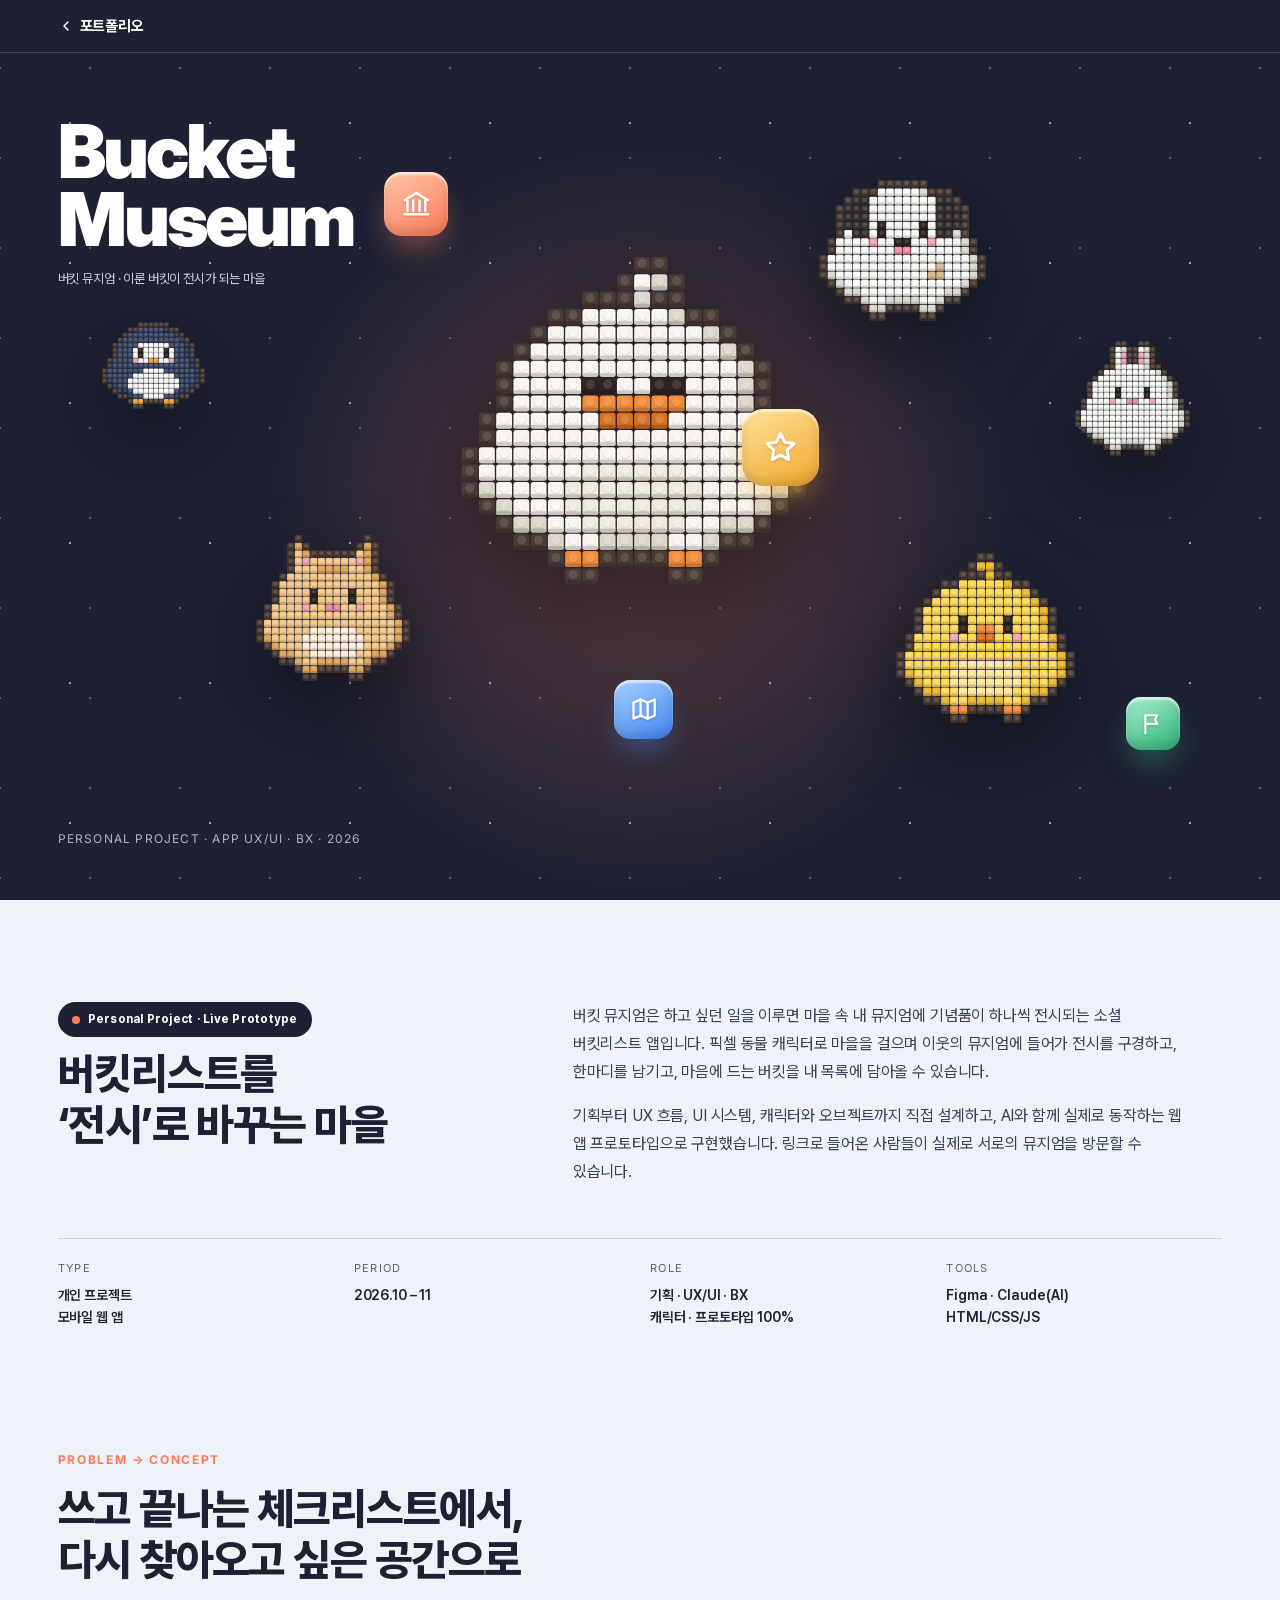
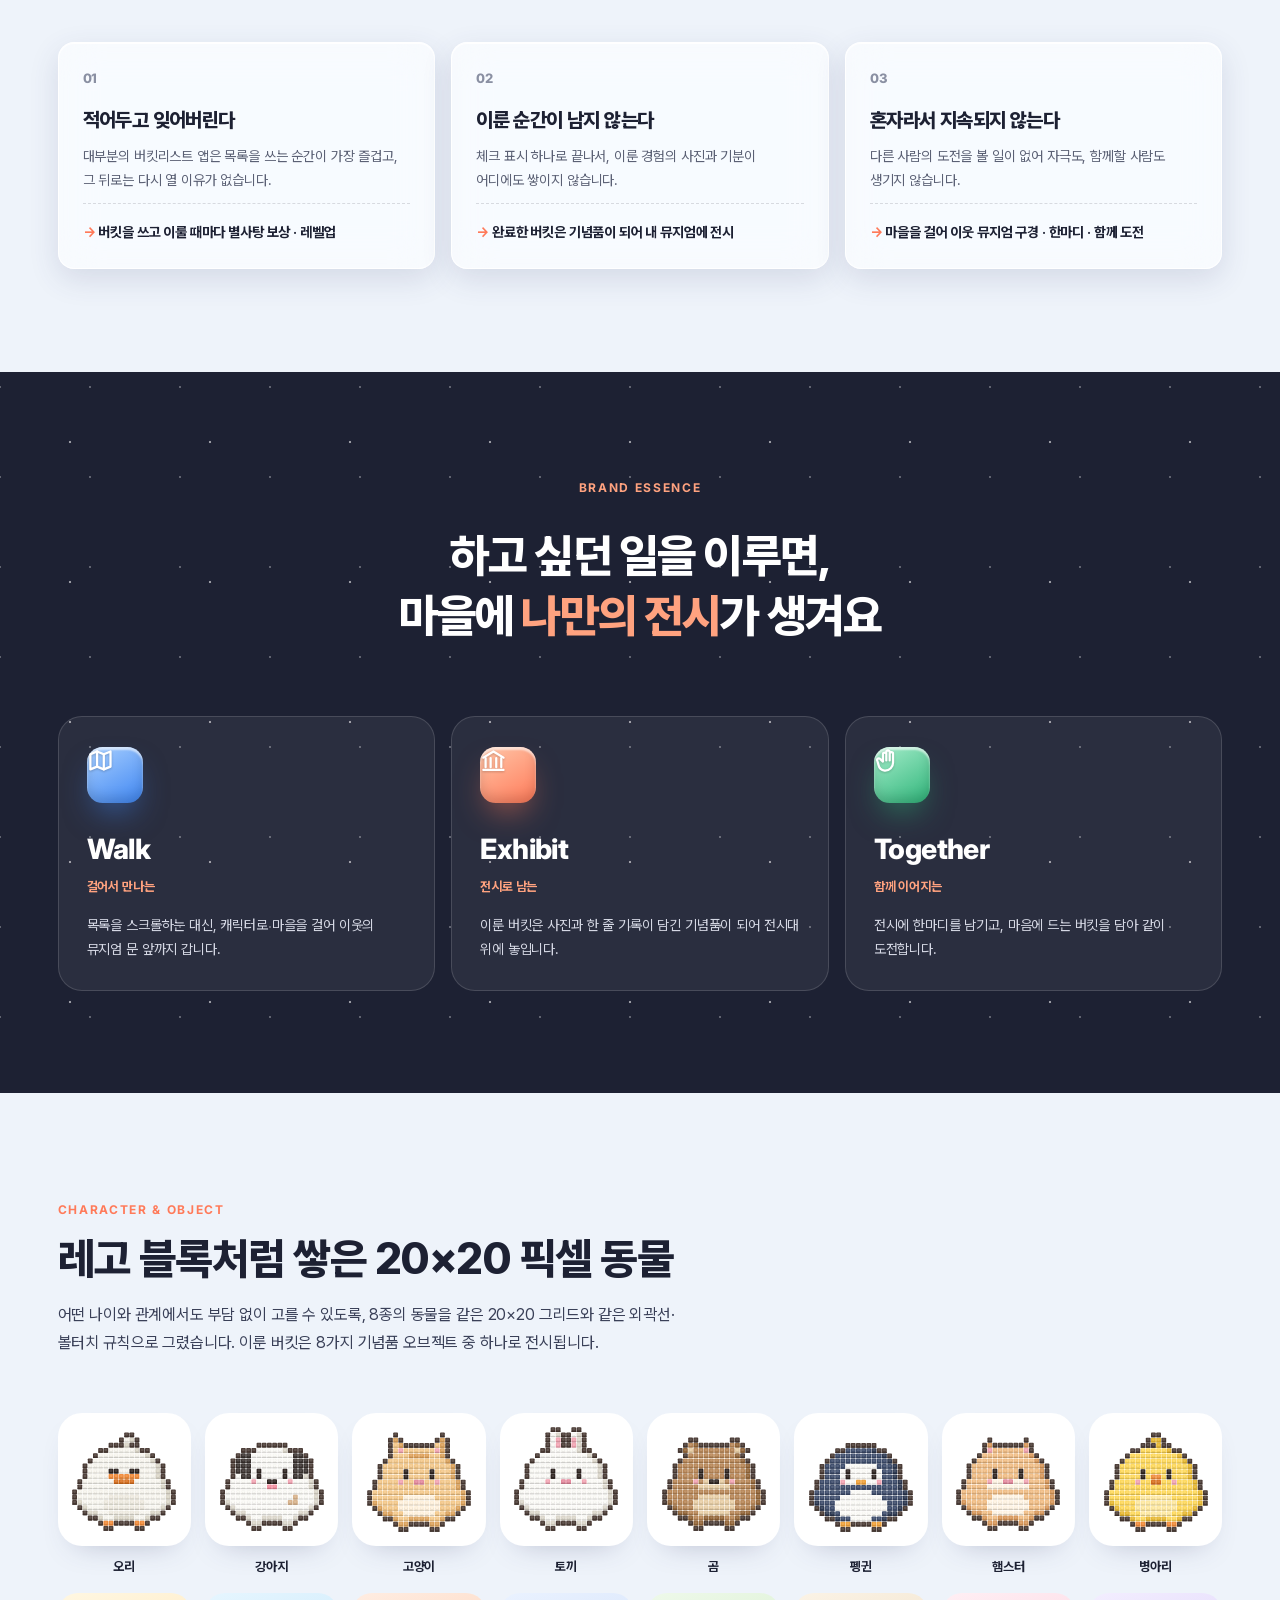
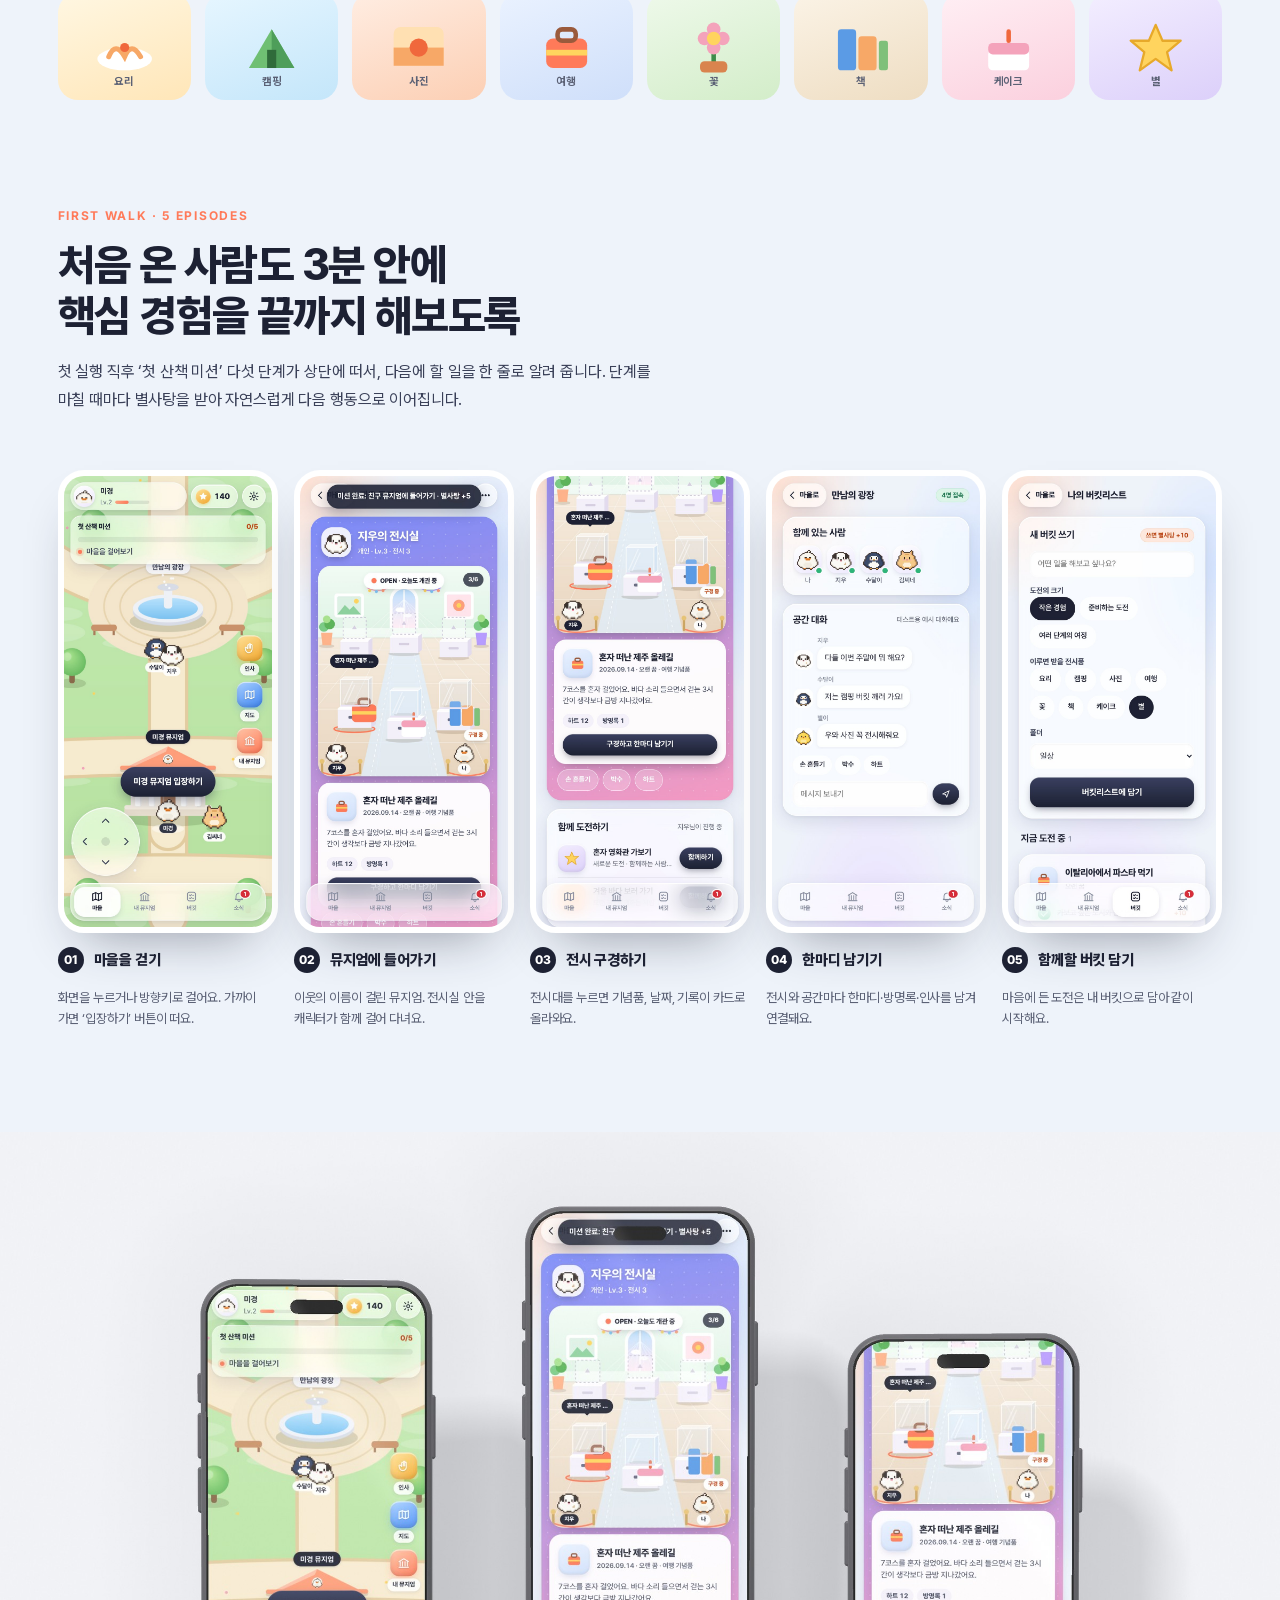
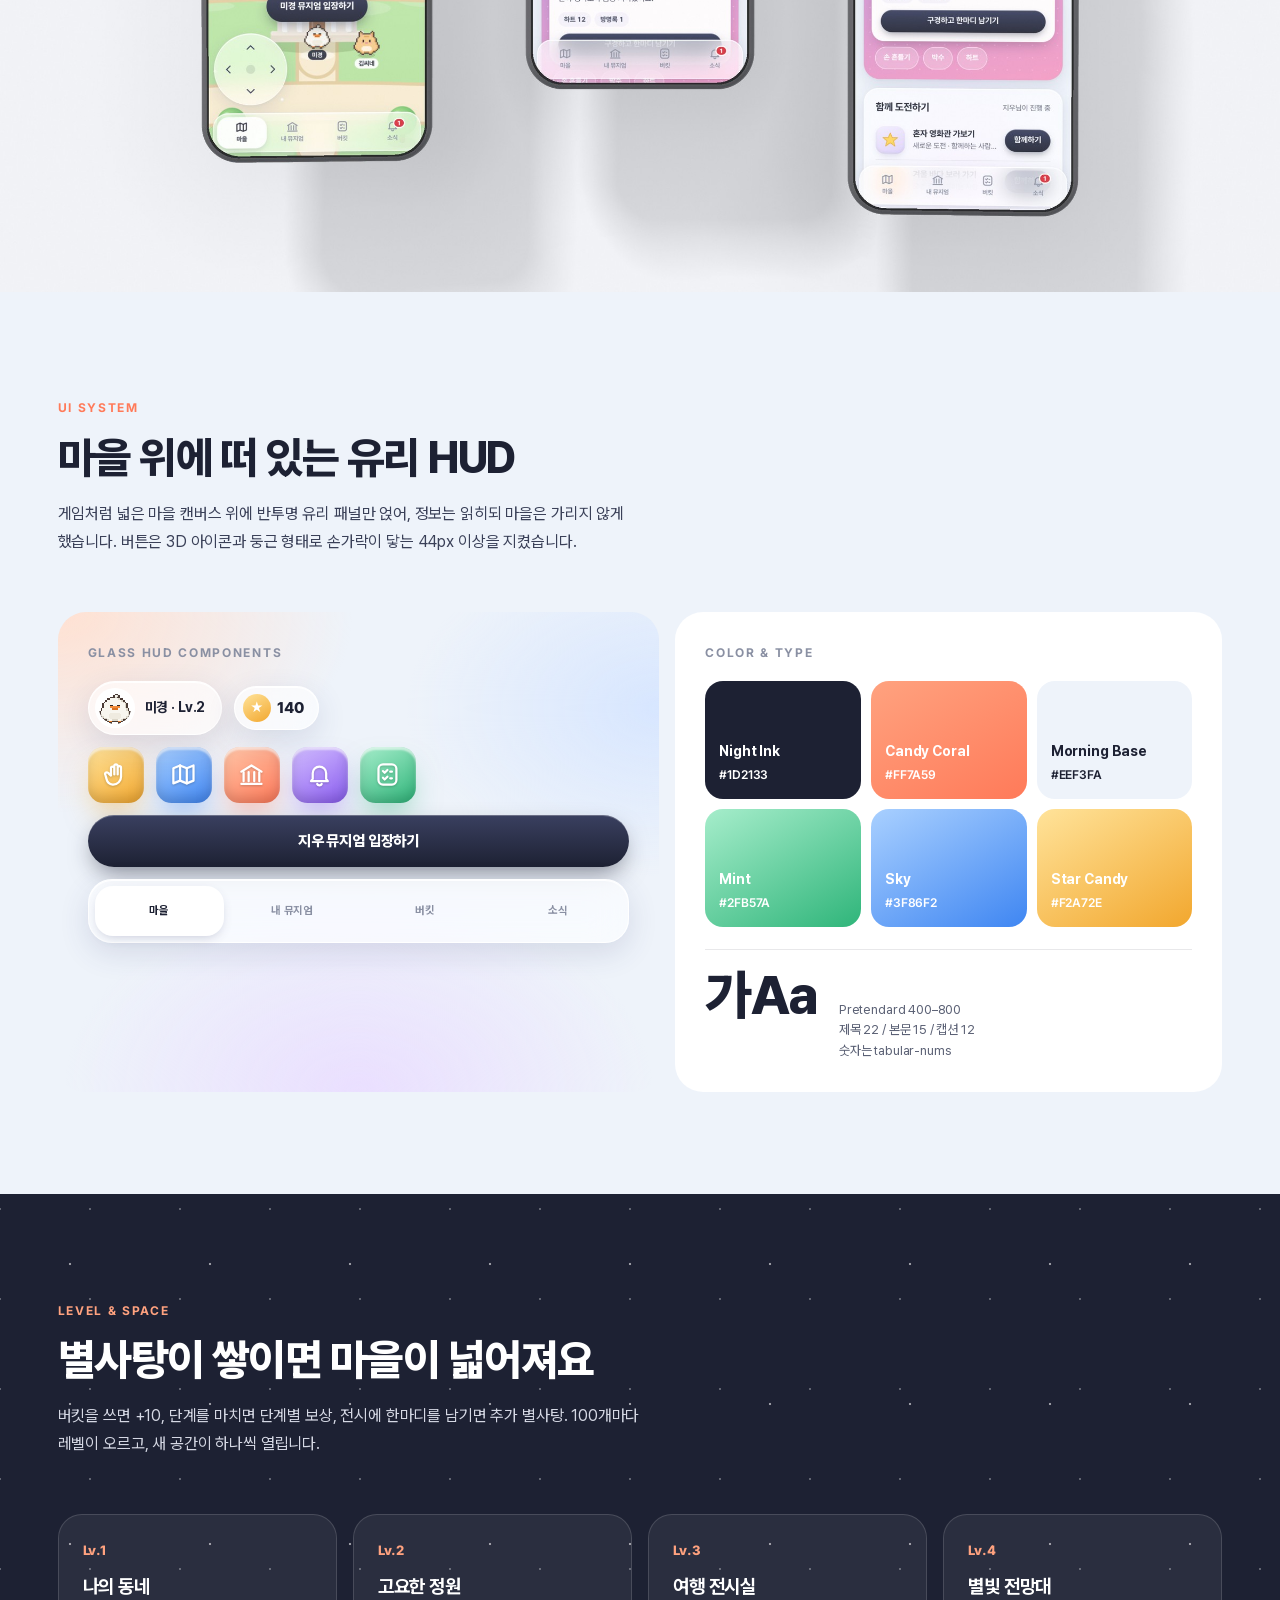
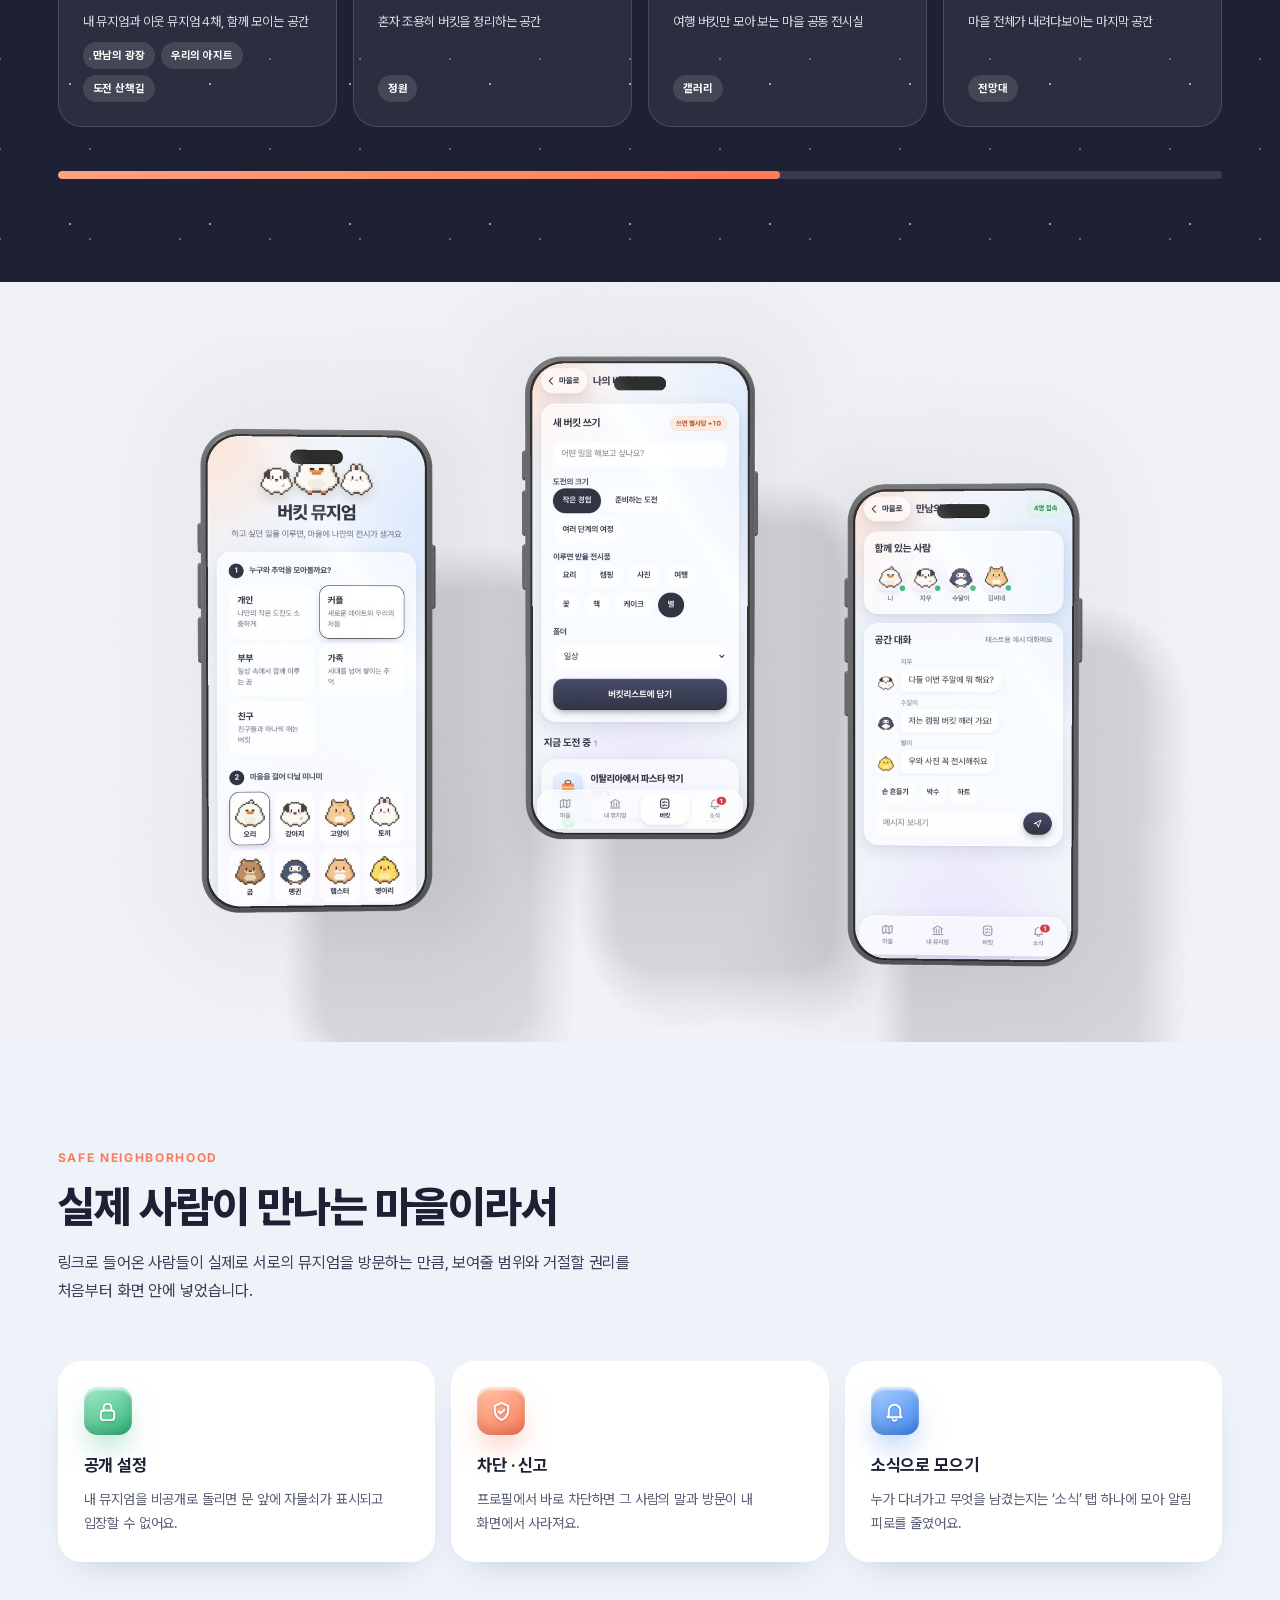
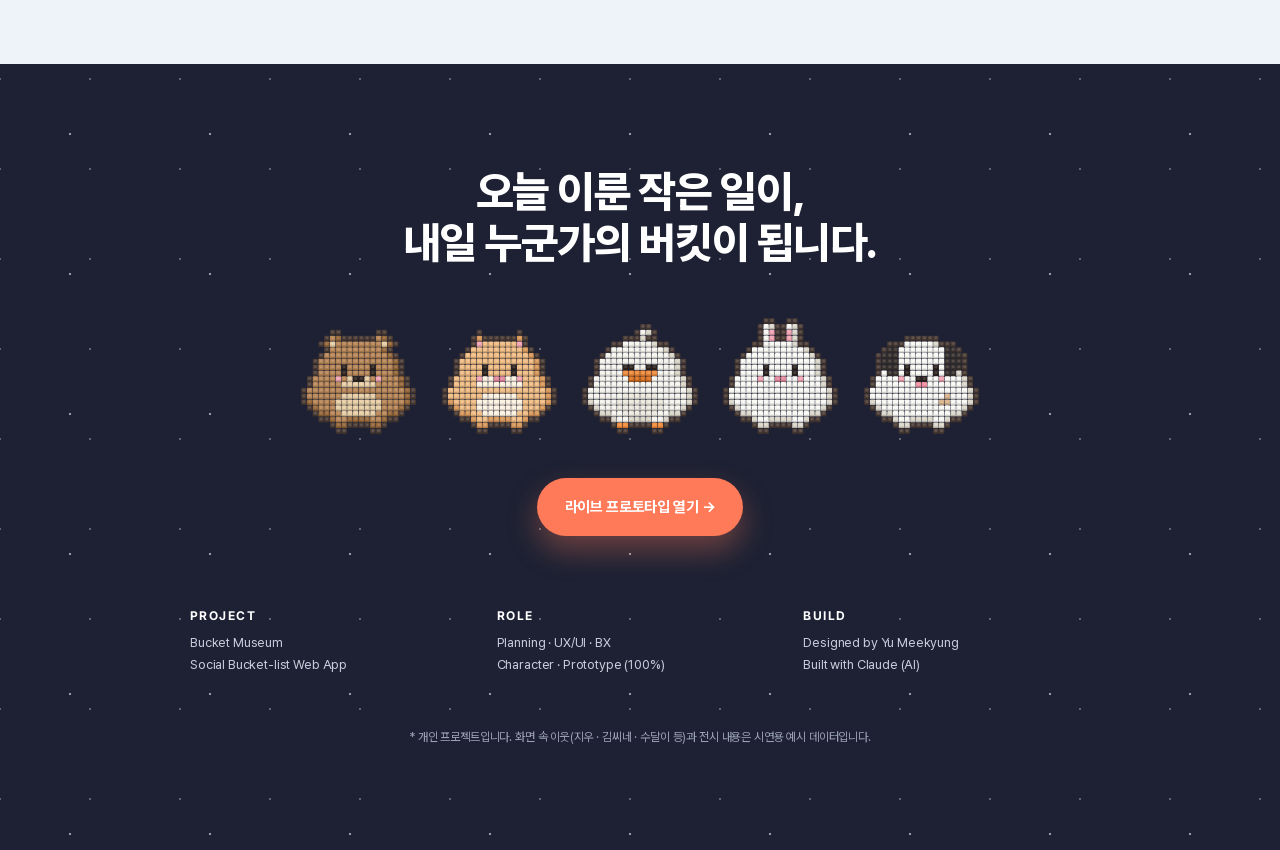
==== commit 63fd3fc5: "Refine Bucket Museum mobile cover and screenshot framing" ====
--- a/works/bucket-museum/index.html
+++ b/works/bucket-museum/index.html
@@ -1,36 +1,36 @@
-<!doctype html><html><head><meta charset=utf8><meta name=viewport content="width=device-width,initial-scale=1,viewport-fit=cover"><style>:root{color-scheme:light;box-sizing:border-box;padding-top:env(safe-area-inset-top,0px);padding-bottom:env(safe-area-inset-bottom,0px)}html{scroll-padding-top:env(safe-area-inset-top,0px)}body{margin:0;padding:0;font:14px -apple-system,BlinkMacSystemFont,sans-serif;background:#fff;color:#000}img{max-width:100%}[hidden]:not([hidden=until-found i]){display:none!important}</style></head><body>
-<style>
-.pf-back{position:fixed;left:max(16px,env(safe-area-inset-left,0px));top:calc(14px + env(safe-area-inset-top,0px));z-index:50;display:inline-flex;align-items:center;gap:6px;font:700 13px/1.2 "Pretendard Variable","Noto Sans KR","Apple SD Gothic Neo",sans-serif;letter-spacing:-.01em;color:#191F28;background:rgba(255,255,255,.92);border-radius:999px;padding:8px 15px 8px 11px;text-decoration:none;box-shadow:0 8px 20px rgba(0,0,0,.22)}
-.pf-back:hover{background:#fff}
-.pf-back svg{width:16px;height:16px}
-@media (max-width:760px){.pf-back{top:auto;bottom:calc(16px + env(safe-area-inset-bottom,0px))}}
-</style>
-<a class="pf-back" href="../../#work"><svg viewBox="0 0 24 24" fill="none" stroke="currentColor" stroke-width="2.2" stroke-linecap="round" stroke-linejoin="round" aria-hidden="true"><path d="M15 18l-6-6 6-6"/></svg>포트폴리오</a>
-
+<!doctype html><html lang="ko"><head><meta charset=utf8><meta name=viewport content="width=device-width,initial-scale=1,viewport-fit=cover"><style>:root{color-scheme:light;box-sizing:border-box;padding-top:env(safe-area-inset-top,0px);padding-bottom:env(safe-area-inset-bottom,0px)}html{scroll-padding-top:env(safe-area-inset-top,0px)}body{margin:0;padding:0;font:14px -apple-system,BlinkMacSystemFont,sans-serif;background:#fff;color:#000}img{max-width:100%}[hidden]:not([hidden=until-found i]){display:none!important}</style>
 <title>Bucket Museum 앱 UX/UI — 유미경</title>
 <meta name="claude:viewport-fit-sides" content="cover">
 <link rel="preconnect" href="https://fonts.googleapis.com">
 <link rel="preconnect" href="https://fonts.gstatic.com" crossorigin>
 <link rel="stylesheet" href="https://fonts.googleapis.com/css2?family=Inter:wght@300;400;500;600;700;800;900&family=Noto+Sans+KR:wght@300;400;500;700;800&display=swap">
 <style>
+@font-face{font-family:"Pretendard Variable";src:url("../../assets/fonts/PretendardVariable.woff2") format("woff2");font-weight:45 920;font-style:normal;font-display:swap}
 :root{
   --navy:#1D2133; --navy2:#252A40; --ink:#1D2133; --ink2:#3A4058; --mute:#5B6175; --faint:#8A90A3;
   --base:#EEF3FA; --base2:#F6F8FC; --coral:#FF7A59; --coral2:#FFA27F; --mint:#2FB57A; --sky:#3F86F2; --lav:#8A5CF0; --sun:#F2A72E;
   --f:"Pretendard Variable","Pretendard","Noto Sans KR","Apple SD Gothic Neo",sans-serif; --en:"Inter","Pretendard Variable",Arial,sans-serif;
-  --gut:max(20px,env(safe-area-inset-left,0px)); --gutR:max(20px,env(safe-area-inset-right,0px));
+  --gut:max(clamp(20px,4.5vw,64px),env(safe-area-inset-left,0px));
+  --gutR:max(clamp(20px,4.5vw,64px),env(safe-area-inset-right,0px));
+  --max:1280px; --space-section:clamp(64px,8vw,112px);
+  --rail:max(var(--gut),calc((100% - var(--max))/2));
   color-scheme:light;
 }
 *{box-sizing:border-box}
 html{scroll-behavior:smooth}
-body{margin:0;background:var(--base);color:var(--ink);font-family:var(--f);font-size:15px;line-height:1.75;letter-spacing:-.01em;-webkit-font-smoothing:antialiased;word-break:keep-all;overflow-x:hidden}
+body{margin:0;background:var(--base);color:var(--ink);font-family:var(--f);font-size:15px;line-height:1.75;letter-spacing:-.01em;-webkit-font-smoothing:antialiased;word-break:keep-all;overflow-x:clip}
 img{display:block;max-width:100%;height:auto}
 p{margin:0}
-.wrap{width:min(78vw,1240px);margin:0 auto}
-@media (max-width:900px){.wrap{width:auto;margin:0;padding-left:var(--gut);padding-right:var(--gutR)}}
-.sec{padding-block:clamp(90px,10vw,170px)}
+.wrap{width:min(calc(100% - var(--gut) - var(--gutR)),var(--max));margin-inline:auto}
+.sec{padding-block:var(--space-section)}
+.pf-nav{position:sticky;top:env(safe-area-inset-top,0px);z-index:50;background:var(--navy);color:#fff;border-bottom:1px solid rgba(255,255,255,.14)}
+.pf-back{display:inline-flex;align-items:center;gap:6px;min-height:52px;color:inherit;font-weight:700;text-decoration:none}
+.pf-back svg{width:16px;height:16px}
+.pf-back:hover{color:var(--coral2)}
+a:focus-visible{outline:2px solid currentColor;outline-offset:4px}
 .lab{font-family:var(--en);font-weight:700;font-size:12px;letter-spacing:.14em;text-transform:uppercase;color:var(--coral)}
-.h2{margin:14px 0 0;font-family:var(--f);font-weight:800;font-size:clamp(28px,2.8vw,46px);line-height:1.25;letter-spacing:-.035em}
-.lead{margin-top:22px;color:var(--ink2);font-size:16px;max-width:720px}
+.h2{margin:12px 0 0;font-family:var(--f);font-weight:800;font-size:clamp(32px,3.4vw,52px);line-height:1.17;letter-spacing:-.035em;text-wrap:balance}
+.lead{margin-top:16px;color:var(--ink2);font-size:clamp(16px,1.25vw,18px);max-width:62ch}
 .dark{background:var(--navy);color:#fff}
 .dark .lead{color:#D5D8E4}.dark .lab{color:var(--coral2)}
 .stars{background-image:radial-gradient(rgba(255,255,255,.55) 1px,transparent 1.6px),radial-gradient(rgba(255,255,255,.3) 1px,transparent 1.4px);background-size:140px 140px,90px 90px;background-position:0 0,45px 60px}
@@ -38,26 +38,39 @@
 .i3d{display:grid;place-items:center;border-radius:28%;color:#fff;background:linear-gradient(150deg,var(--g1),var(--g2));box-shadow:inset 0 3px 2px rgba(255,255,255,.6),inset 0 -6px 12px rgba(0,0,0,.14),0 16px 30px -8px var(--gs)}
 .i3d svg{width:48%;height:48%;fill:none;stroke:#fff;stroke-width:2;stroke-linecap:round;stroke-linejoin:round;filter:drop-shadow(0 1px 1px rgba(0,0,0,.2))}
 .pk{--g1:#FFC6A8;--g2:#FF7A59;--gs:rgba(255,122,89,.5)}.mt{--g1:#A6EDCB;--g2:#2FB57A;--gs:rgba(47,181,122,.5)}.sk{--g1:#A9D0FF;--g2:#3F86F2;--gs:rgba(63,134,242,.5)}.lv{--g1:#D3BEFF;--g2:#8A5CF0;--gs:rgba(138,92,240,.5)}.sn{--g1:#FFE39A;--g2:#F2A72E;--gs:rgba(242,167,46,.5)}
-.rv{opacity:0;transform:translateY(26px);transition:opacity 1s ease,transform 1s cubic-bezier(.2,.7,.2,1)}.rv.in{opacity:1;transform:none}
-@media (prefers-reduced-motion:reduce){.rv{opacity:1;transform:none;transition:none}html{scroll-behavior:auto}.fl{animation:none!important}}
+@media (prefers-reduced-motion:reduce){html{scroll-behavior:auto}.fl{animation:none}}
 @keyframes fl{0%,100%{transform:translateY(0) rotate(var(--r,0deg))}50%{transform:translateY(-14px) rotate(var(--r,0deg))}}
 .fl{animation:fl 5s ease-in-out infinite}
 
 /* cover */
-.cover{position:relative;min-height:max(640px,100svh);overflow:hidden}
-.cover .logo{position:absolute;left:clamp(28px,5vw,90px);top:clamp(30px,5vw,80px);z-index:3}
-.cover .logo b{display:block;font-family:var(--en);font-weight:900;font-size:clamp(30px,3.6vw,60px);line-height:.95;letter-spacing:-.04em}
+.cover{position:relative;min-height:clamp(560px,calc(100svh - 53px),860px);overflow:hidden}
+.cover .logo{position:absolute;left:var(--rail);top:clamp(32px,5vw,72px);z-index:3}
+.cover .logo h1{margin:0;font-family:var(--en);font-weight:900;font-size:clamp(44px,5.8vw,88px);line-height:.92;letter-spacing:-.04em}
 .cover .logo span{display:block;margin-top:14px;font-size:clamp(13px,1vw,16px);color:#C9CDDB}
-.cover .tag{position:absolute;left:clamp(28px,5vw,90px);bottom:clamp(30px,4vw,60px);z-index:3;font-family:var(--en);font-size:12px;letter-spacing:.14em;color:#AEB3C6;text-transform:uppercase}
-.obj{position:absolute}
+.cover .tag{position:absolute;left:var(--rail);right:var(--gutR);bottom:clamp(24px,4vw,56px);z-index:3;font-family:var(--en);font-size:12px;letter-spacing:.1em;color:#AEB3C6;text-transform:uppercase}
+.obj{position:absolute;left:var(--object-left);top:var(--object-top);width:var(--object-width);height:var(--object-height,auto)}
 .obj img{width:100%;height:auto;filter:drop-shadow(0 30px 40px rgba(0,0,0,.45))}
 .cover .glow{position:absolute;left:50%;top:55%;width:70vw;height:70vw;transform:translate(-50%,-50%);background:radial-gradient(circle,rgba(255,122,89,.28),transparent 60%);pointer-events:none}
-@media (max-width:760px){.cover{min-height:620px}.cover .obj{margin-top:70px}.cover .obj.pk{left:40%!important;top:30%!important}}
+@media (max-width:900px){
+  .cover{min-height:clamp(520px,145vw,625px)}
+  .cover .logo h1{font-size:clamp(46px,9vw,72px)}
+  .cover .tag{font-size:11px}
+  .cover .duck{left:30%;top:36%;width:41%}
+  .cover .dog{left:65%;top:24%;width:25%}
+  .cover .cat{left:8%;top:62%;width:min(26%,170px)}
+  .cover .chick{left:65%;top:63%;width:min(25%,170px)}
+  .cover .bunny{left:74%;top:46%;width:21%}
+  .cover .penguin{left:7%;top:40%;width:20%}
+  .cover .sn{left:60%;top:53%;width:11%;height:auto;aspect-ratio:1}
+  .cover .pk{left:28%;top:31%;width:11%;height:auto;aspect-ratio:1}
+  .cover .sk{left:42%;top:74%;width:10%;height:auto;aspect-ratio:1}
+  .cover .mt{left:86%;top:79%;width:9%;height:auto;aspect-ratio:1}
+}
 
 /* overview */
-.ov{display:grid;grid-template-columns:minmax(0,1fr) minmax(0,1.4fr);gap:clamp(30px,6vw,110px);align-items:start}
-.facts{display:grid;grid-template-columns:repeat(4,minmax(0,1fr));gap:20px;margin-top:70px;padding-top:20px;border-top:1px solid rgba(29,33,51,.15)}
-.facts dt{font-family:var(--en);font-size:11px;letter-spacing:.12em;text-transform:uppercase;color:var(--faint)}
+.ov{display:grid;grid-template-columns:minmax(0,1fr) minmax(0,1.4fr);gap:clamp(24px,4vw,56px);align-items:start}
+.facts{display:grid;grid-template-columns:repeat(4,minmax(0,1fr));gap:20px;margin-top:clamp(28px,4vw,56px);padding-top:20px;border-top:1px solid rgba(29,33,51,.15)}
+.facts dt{font-family:var(--en);font-size:11px;letter-spacing:.12em;text-transform:uppercase;color:var(--mute)}
 .facts dd{margin:6px 0 0;font-size:14px;line-height:1.6;font-weight:600}
 .badge{display:inline-flex;align-items:center;gap:8px;padding:7px 14px;border-radius:999px;background:var(--navy);color:#fff;font-size:12px;font-weight:700;letter-spacing:.02em}
 .badge i{width:8px;height:8px;border-radius:50%;background:var(--coral)}
@@ -65,7 +78,7 @@
 
 /* problem → concept */
 .pc{display:grid;grid-template-columns:repeat(3,minmax(0,1fr));gap:16px;margin-top:56px}
-.pc .c{border-radius:26px;padding:30px 28px 32px;min-height:250px;display:flex;flex-direction:column;gap:10px}
+.pc .c{border-radius:16px;padding:24px;min-height:0;display:flex;flex-direction:column;gap:10px}
 .pc .c .n{font-family:var(--en);font-weight:800;font-size:13px;color:var(--faint)}
 .pc .c h3{margin:6px 0 0;font-size:20px;font-weight:800;letter-spacing:-.03em;line-height:1.4}
 .pc .c p{font-size:14px;color:var(--mute)}
@@ -101,16 +114,17 @@
 .eps{display:grid;grid-template-columns:repeat(5,minmax(0,1fr));gap:16px;margin-top:56px}
 .ep{display:flex;flex-direction:column;gap:14px}
 .ep .scr{border-radius:26px;overflow:hidden;background:#fff;border:6px solid #fff;box-shadow:0 26px 50px -26px rgba(29,33,51,.45)}
-.ep .scr img{width:100%;aspect-ratio:390/700;object-fit:cover;object-position:top}
+.ep .scr img{width:100%;height:auto}
 .ep .n{display:flex;align-items:center;gap:10px;font-weight:800;font-size:15px}
 .ep .n i{font-style:normal;width:26px;height:26px;border-radius:50%;background:var(--navy);color:#fff;display:grid;place-items:center;font-size:12px;font-family:var(--en)}
 .ep p{font-size:13px;color:var(--mute);line-height:1.65}
 .ep .st{display:inline-block;margin-top:2px;font-size:11px;font-weight:700;color:var(--coral);font-family:var(--en)}
 @media (max-width:900px){.eps{grid-template-columns:repeat(2,minmax(0,1fr))}}
+@media (max-width:420px){.ep .scr{border-width:4px;border-radius:16px}}
 
 /* full mockup */
 .mock{background:#E9EDF5}
-.mock img{width:100%}
+.mock img{width:100%;max-width:1440px;margin-inline:auto}
 .cap{display:flex;justify-content:space-between;gap:16px;padding:18px var(--gutR) 0 var(--gut);font-family:var(--en);font-size:12px;color:var(--faint);letter-spacing:.06em;text-transform:uppercase}
 
 /* ui system */
@@ -168,6 +182,14 @@
 .note{margin-top:50px;font-size:12px;color:#9AA0B6}
 @media (max-width:760px){.credit{grid-template-columns:1fr}}
 </style>
+</head>
+<body>
+<nav class="pf-nav" aria-label="포트폴리오">
+  <div class="wrap">
+    <a class="pf-back" href="../../#work"><svg viewBox="0 0 24 24" fill="none" stroke="currentColor" stroke-width="2.2" stroke-linecap="round" stroke-linejoin="round" aria-hidden="true"><path d="M15 18l-6-6 6-6"/></svg>포트폴리오</a>
+  </div>
+</nav>
+
 
 <svg width="0" height="0" style="position:absolute" aria-hidden="true">
   <symbol id="g-star" viewBox="0 0 24 24"><path d="m12 3 2.7 5.6 6.1.9-4.4 4.3 1 6.1L12 17l-5.4 2.9 1-6.1-4.4-4.3 6.1-.9z"/></symbol>
@@ -184,30 +206,30 @@
 <!-- ===== COVER (com2us-style 3D objects + TCO starfield) ===== -->
 <header class="cover dark stars" aria-labelledby="t">
   <div class="glow"></div>
-  <div class="logo"><b id="t">Bucket<br>Museum</b><span>버킷 뮤지엄 · 이룬 버킷이 전시가 되는 마을</span></div>
-  <div class="obj fl" style="left:36%;top:22%;width:clamp(220px,27vw,440px);--r:-4deg"><img src="img/lego_duck.svg" alt="버킷 뮤지엄 오리 캐릭터" width="800" height="800"></div>
-  <div class="obj fl" style="left:64%;top:12%;width:clamp(120px,13vw,220px);--r:8deg;animation-delay:-1.2s"><img src="img/lego_dog.svg" alt="" width="800" height="800"></div>
-  <div class="obj fl" style="left:20%;top:56%;width:clamp(110px,12vw,200px);--r:-10deg;animation-delay:-2.4s"><img src="img/lego_cat.svg" alt="" width="800" height="800"></div>
-  <div class="obj fl" style="left:70%;top:58%;width:clamp(130px,14vw,240px);--r:6deg;animation-delay:-3.1s"><img src="img/lego_chick.svg" alt="" width="800" height="800"></div>
-  <div class="obj fl" style="left:84%;top:34%;width:clamp(90px,9vw,150px);--r:-6deg;animation-delay:-.6s"><img src="img/lego_bunny.svg" alt="" width="800" height="800"></div>
-  <div class="obj fl" style="left:8%;top:30%;width:clamp(80px,8vw,130px);--r:12deg;animation-delay:-1.8s"><img src="img/lego_penguin.svg" alt="" width="800" height="800"></div>
-  <span class="obj i3d sn fl" style="left:58%;top:42%;width:clamp(64px,6vw,104px);height:clamp(64px,6vw,104px);--r:-12deg;animation-delay:-2s"><svg><use href="#g-star"/></svg></span>
-  <span class="obj i3d pk fl" style="left:30%;top:14%;width:clamp(56px,5vw,90px);height:clamp(56px,5vw,90px);--r:10deg;animation-delay:-3.4s"><svg><use href="#g-museum"/></svg></span>
-  <span class="obj i3d sk fl" style="left:48%;top:74%;width:clamp(52px,4.6vw,80px);height:clamp(52px,4.6vw,80px);--r:-8deg;animation-delay:-.9s"><svg><use href="#g-map"/></svg></span>
-  <span class="obj i3d mt fl" style="left:88%;top:76%;width:clamp(48px,4.2vw,72px);height:clamp(48px,4.2vw,72px);--r:14deg;animation-delay:-2.7s"><svg><use href="#g-flag"/></svg></span>
+  <div class="logo"><h1 id="t">Bucket<br>Museum</h1><span>버킷 뮤지엄 · 이룬 버킷이 전시가 되는 마을</span></div>
+  <div class="obj fl duck" style="--object-left:36%;--object-top:22%;--object-width:clamp(220px,27vw,440px);--r:-4deg"><img src="img/lego_duck.svg" alt="버킷 뮤지엄 오리 캐릭터" width="800" height="800"></div>
+  <div class="obj fl dog" style="--object-left:64%;--object-top:12%;--object-width:clamp(120px,13vw,220px);--r:8deg;animation-delay:-1.2s"><img src="img/lego_dog.svg" alt="" width="800" height="800"></div>
+  <div class="obj fl cat" style="--object-left:20%;--object-top:56%;--object-width:clamp(110px,12vw,200px);--r:-10deg;animation-delay:-2.4s"><img src="img/lego_cat.svg" alt="" width="800" height="800"></div>
+  <div class="obj fl chick" style="--object-left:70%;--object-top:58%;--object-width:clamp(130px,14vw,240px);--r:6deg;animation-delay:-3.1s"><img src="img/lego_chick.svg" alt="" width="800" height="800"></div>
+  <div class="obj fl bunny" style="--object-left:84%;--object-top:34%;--object-width:clamp(90px,9vw,150px);--r:-6deg;animation-delay:-.6s"><img src="img/lego_bunny.svg" alt="" width="800" height="800"></div>
+  <div class="obj fl penguin" style="--object-left:8%;--object-top:30%;--object-width:clamp(80px,8vw,130px);--r:12deg;animation-delay:-1.8s"><img src="img/lego_penguin.svg" alt="" width="800" height="800"></div>
+  <span class="obj i3d sn fl" style="--object-left:58%;--object-top:42%;--object-width:clamp(64px,6vw,104px);--object-height:clamp(64px,6vw,104px);--r:-12deg;animation-delay:-2s"><svg><use href="#g-star"/></svg></span>
+  <span class="obj i3d pk fl" style="--object-left:30%;--object-top:14%;--object-width:clamp(56px,5vw,90px);--object-height:clamp(56px,5vw,90px);--r:10deg;animation-delay:-3.4s"><svg><use href="#g-museum"/></svg></span>
+  <span class="obj i3d sk fl" style="--object-left:48%;--object-top:74%;--object-width:clamp(52px,4.6vw,80px);--object-height:clamp(52px,4.6vw,80px);--r:-8deg;animation-delay:-.9s"><svg><use href="#g-map"/></svg></span>
+  <span class="obj i3d mt fl" style="--object-left:88%;--object-top:76%;--object-width:clamp(48px,4.2vw,72px);--object-height:clamp(48px,4.2vw,72px);--r:14deg;animation-delay:-2.7s"><svg><use href="#g-flag"/></svg></span>
   <span class="tag">Personal Project · App UX/UI · BX · 2026</span>
 </header>
 
 <!-- ===== OVERVIEW ===== -->
 <section class="sec">
   <div class="wrap ov">
-    <div class="rv"><span class="badge"><i></i>Personal Project · Live Prototype</span><h2 class="h2">버킷리스트를<br>‘전시’로 바꾸는 마을</h2></div>
-    <div class="rv">
+    <div><span class="badge"><i></i>Personal Project · Live Prototype</span><h2 class="h2">버킷리스트를<br>‘전시’로 바꾸는 마을</h2></div>
+    <div>
       <p class="lead" style="margin-top:0">버킷 뮤지엄은 하고 싶던 일을 이루면 마을 속 내 뮤지엄에 기념품이 하나씩 전시되는 소셜 버킷리스트 앱입니다. 픽셀 동물 캐릭터로 마을을 걸으며 이웃의 뮤지엄에 들어가 전시를 구경하고, 한마디를 남기고, 마음에 드는 버킷을 내 목록에 담아올 수 있습니다.</p>
       <p class="lead">기획부터 UX 흐름, UI 시스템, 캐릭터와 오브젝트까지 직접 설계하고, AI와 함께 실제로 동작하는 웹 앱 프로토타입으로 구현했습니다. 링크로 들어온 사람들이 실제로 서로의 뮤지엄을 방문할 수 있습니다.</p>
     </div>
   </div>
-  <dl class="wrap facts rv">
+  <dl class="wrap facts">
     <div><dt>Type</dt><dd>개인 프로젝트<br>모바일 웹 앱</dd></div>
     <div><dt>Period</dt><dd>2026.10 – 11</dd></div>
     <div><dt>Role</dt><dd>기획 · UX/UI · BX<br>캐릭터 · 프로토타입 100%</dd></div>
@@ -218,18 +240,18 @@
 <!-- ===== PROBLEM → CONCEPT ===== -->
 <section class="sec" style="padding-top:0">
   <div class="wrap">
-    <div class="rv"><span class="lab">Problem → Concept</span><h2 class="h2">쓰고 끝나는 체크리스트에서,<br>다시 찾아오고 싶은 공간으로</h2></div>
+    <div><span class="lab">Problem → Concept</span><h2 class="h2">쓰고 끝나는 체크리스트에서,<br>다시 찾아오고 싶은 공간으로</h2></div>
     <div class="pc">
-      <div class="c glass rv"><span class="n">01</span><h3>적어두고 잊어버린다</h3><p>대부분의 버킷리스트 앱은 목록을 쓰는 순간이 가장 즐겁고, 그 뒤로는 다시 열 이유가 없습니다.</p><p class="to">버킷을 쓰고 이룰 때마다 별사탕 보상 · 레벨업</p></div>
-      <div class="c glass rv"><span class="n">02</span><h3>이룬 순간이 남지 않는다</h3><p>체크 표시 하나로 끝나서, 이룬 경험의 사진과 기분이 어디에도 쌓이지 않습니다.</p><p class="to">완료한 버킷은 기념품이 되어 내 뮤지엄에 전시</p></div>
-      <div class="c glass rv"><span class="n">03</span><h3>혼자라서 지속되지 않는다</h3><p>다른 사람의 도전을 볼 일이 없어 자극도, 함께할 사람도 생기지 않습니다.</p><p class="to">마을을 걸어 이웃 뮤지엄 구경 · 한마디 · 함께 도전</p></div>
+      <div class="c glass"><span class="n">01</span><h3>적어두고 잊어버린다</h3><p>대부분의 버킷리스트 앱은 목록을 쓰는 순간이 가장 즐겁고, 그 뒤로는 다시 열 이유가 없습니다.</p><p class="to">버킷을 쓰고 이룰 때마다 별사탕 보상 · 레벨업</p></div>
+      <div class="c glass"><span class="n">02</span><h3>이룬 순간이 남지 않는다</h3><p>체크 표시 하나로 끝나서, 이룬 경험의 사진과 기분이 어디에도 쌓이지 않습니다.</p><p class="to">완료한 버킷은 기념품이 되어 내 뮤지엄에 전시</p></div>
+      <div class="c glass"><span class="n">03</span><h3>혼자라서 지속되지 않는다</h3><p>다른 사람의 도전을 볼 일이 없어 자극도, 함께할 사람도 생기지 않습니다.</p><p class="to">마을을 걸어 이웃 뮤지엄 구경 · 한마디 · 함께 도전</p></div>
     </div>
   </div>
 </section>
 
 <!-- ===== MANIFESTO (TCO-style) ===== -->
 <section class="sec dark stars mani">
-  <div class="wrap rv">
+  <div class="wrap">
     <span class="lab">Brand Essence</span>
     <p class="big">하고 싶던 일을 이루면,<br>마을에 <em>나만의 전시</em>가 생겨요</p>
     <div class="ess">
@@ -243,8 +265,8 @@
 <!-- ===== CHARACTERS & OBJECTS (Samsung H-style illustration) ===== -->
 <section class="sec">
   <div class="wrap">
-    <div class="rv"><span class="lab">Character &amp; Object</span><h2 class="h2">레고 블록처럼 쌓은 20×20 픽셀 동물</h2><p class="lead">어떤 나이와 관계에서도 부담 없이 고를 수 있도록, 8종의 동물을 같은 20×20 그리드와 같은 외곽선·볼터치 규칙으로 그렸습니다. 이룬 버킷은 8가지 기념품 오브젝트 중 하나로 전시됩니다.</p></div>
-    <div class="cast rv">
+    <div><span class="lab">Character &amp; Object</span><h2 class="h2">레고 블록처럼 쌓은 20×20 픽셀 동물</h2><p class="lead">어떤 나이와 관계에서도 부담 없이 고를 수 있도록, 8종의 동물을 같은 20×20 그리드와 같은 외곽선·볼터치 규칙으로 그렸습니다. 이룬 버킷은 8가지 기념품 오브젝트 중 하나로 전시됩니다.</p></div>
+    <div class="cast">
       <figure><div class="pad"><img src="img/lego_duck.svg" alt="오리" width="800" height="800"></div><figcaption>오리</figcaption></figure>
       <figure><div class="pad"><img src="img/lego_dog.svg" alt="강아지" width="800" height="800"></div><figcaption>강아지</figcaption></figure>
       <figure><div class="pad"><img src="img/lego_cat.svg" alt="고양이" width="800" height="800"></div><figcaption>고양이</figcaption></figure>
@@ -254,7 +276,7 @@
       <figure><div class="pad"><img src="img/lego_hamster.svg" alt="햄스터" width="800" height="800"></div><figcaption>햄스터</figcaption></figure>
       <figure><div class="pad"><img src="img/lego_chick.svg" alt="병아리" width="800" height="800"></div><figcaption>병아리</figcaption></figure>
     </div>
-    <div class="objs rv" aria-label="기념품 오브젝트 8종">
+    <div class="objs" aria-label="기념품 오브젝트 8종">
       <div style="background:linear-gradient(160deg,#FFF7E2,#FFE6B8)"><svg viewBox="0 0 34 25"><ellipse cx="17" cy="18" rx="12" ry="5" fill="#FFFFFF"/><path d="M10,17 q3,-7 7,0 q3,-7 7,0" stroke="#F7A867" stroke-width="2.2" fill="none" stroke-linecap="round"/><circle cx="17" cy="13" r="2" fill="#F0683C"/></svg><span>요리</span></div>
       <div style="background:linear-gradient(160deg,#E6F6FF,#C4E6FA)"><svg viewBox="0 0 34 25"><polygon points="7,22 17,5 27,22" fill="#6FBF73"/><polygon points="17,5 27,22 17,22" fill="#4E9E5A"/><rect x="15" y="14" width="4" height="8" fill="#2F6B3A"/></svg><span>캠핑</span></div>
       <div style="background:linear-gradient(160deg,#FFEDE2,#FCCFB4)"><svg viewBox="0 0 34 25"><rect x="6" y="4" width="22" height="17" rx="3" fill="#FFE0B2"/><rect x="6" y="13" width="22" height="8" fill="#F7A867"/><circle cx="17" cy="13" r="4" fill="#F0683C"/></svg><span>사진</span></div>
@@ -270,28 +292,28 @@
 <!-- ===== EPISODES (first walk) ===== -->
 <section class="sec" style="padding-top:0">
   <div class="wrap">
-    <div class="rv"><span class="lab">First Walk · 5 Episodes</span><h2 class="h2">처음 온 사람도 3분 안에<br>핵심 경험을 끝까지 해보도록</h2><p class="lead">첫 실행 직후 ‘첫 산책 미션’ 다섯 단계가 상단에 떠서, 다음에 할 일을 한 줄로 알려 줍니다. 단계를 마칠 때마다 별사탕을 받아 자연스럽게 다음 행동으로 이어집니다.</p></div>
+    <div><span class="lab">First Walk · 5 Episodes</span><h2 class="h2">처음 온 사람도 3분 안에<br>핵심 경험을 끝까지 해보도록</h2><p class="lead">첫 실행 직후 ‘첫 산책 미션’ 다섯 단계가 상단에 떠서, 다음에 할 일을 한 줄로 알려 줍니다. 단계를 마칠 때마다 별사탕을 받아 자연스럽게 다음 행동으로 이어집니다.</p></div>
     <div class="eps">
-      <div class="ep rv"><div class="scr"><img src="img/town2.jpg" alt="마을 화면" width="780" height="1688" loading="lazy"></div><span class="n"><i>01</i>마을을 걷기</span><p>화면을 누르거나 방향키로 걸어요. 가까이 가면 ‘입장하기’ 버튼이 떠요.</p></div>
-      <div class="ep rv"><div class="scr"><img src="img/in_jiu.jpg" alt="친구 뮤지엄" width="780" height="1688" loading="lazy"></div><span class="n"><i>02</i>뮤지엄에 들어가기</span><p>이웃의 이름이 걸린 뮤지엄. 전시실 안을 캐릭터가 함께 걸어 다녀요.</p></div>
-      <div class="ep rv"><div class="scr"><img src="img/in_jiu3.jpg" alt="전시 상세" width="780" height="1688" loading="lazy" style="object-position:50% 30%"></div><span class="n"><i>03</i>전시 구경하기</span><p>전시대를 누르면 기념품, 날짜, 기록이 카드로 올라와요.</p></div>
-      <div class="ep rv"><div class="scr"><img src="img/in_plaza.jpg" alt="광장 대화" width="780" height="1688" loading="lazy"></div><span class="n"><i>04</i>한마디 남기기</span><p>전시와 공간마다 한마디·방명록·인사를 남겨 연결돼요.</p></div>
-      <div class="ep rv"><div class="scr"><img src="img/bucket.jpg" alt="버킷 담기" width="780" height="1688" loading="lazy"></div><span class="n"><i>05</i>함께할 버킷 담기</span><p>마음에 든 도전은 내 버킷으로 담아 같이 시작해요.</p></div>
+      <div class="ep"><div class="scr"><img src="img/town2.jpg" alt="마을 화면" width="780" height="1688" loading="lazy"></div><span class="n"><i>01</i>마을을 걷기</span><p>화면을 누르거나 방향키로 걸어요. 가까이 가면 ‘입장하기’ 버튼이 떠요.</p></div>
+      <div class="ep"><div class="scr"><img src="img/in_jiu.jpg" alt="친구 뮤지엄" width="780" height="1688" loading="lazy"></div><span class="n"><i>02</i>뮤지엄에 들어가기</span><p>이웃의 이름이 걸린 뮤지엄. 전시실 안을 캐릭터가 함께 걸어 다녀요.</p></div>
+      <div class="ep"><div class="scr"><img src="img/in_jiu3.jpg" alt="전시 상세" width="780" height="1688" loading="lazy"></div><span class="n"><i>03</i>전시 구경하기</span><p>전시대를 누르면 기념품, 날짜, 기록이 카드로 올라와요.</p></div>
+      <div class="ep"><div class="scr"><img src="img/in_plaza.jpg" alt="광장 대화" width="780" height="1688" loading="lazy"></div><span class="n"><i>04</i>한마디 남기기</span><p>전시와 공간마다 한마디·방명록·인사를 남겨 연결돼요.</p></div>
+      <div class="ep"><div class="scr"><img src="img/bucket.jpg" alt="버킷 담기" width="780" height="1688" loading="lazy"></div><span class="n"><i>05</i>함께할 버킷 담기</span><p>마음에 든 도전은 내 버킷으로 담아 같이 시작해요.</p></div>
     </div>
   </div>
 </section>
 
 <!-- ===== KEY SCREENS ===== -->
-<section class="mock rv" aria-label="주요 화면 목업">
+<section class="mock" aria-label="주요 화면 목업">
   <img src="img/bm1.jpg" alt="마을 · 친구 뮤지엄 · 전시 상세 화면 휴대폰 목업" width="2400" height="1425" loading="lazy">
 </section>
 
 <!-- ===== UI SYSTEM ===== -->
 <section class="sec">
   <div class="wrap">
-    <div class="rv"><span class="lab">UI System</span><h2 class="h2">마을 위에 떠 있는 유리 HUD</h2><p class="lead">게임처럼 넓은 마을 캔버스 위에 반투명 유리 패널만 얹어, 정보는 읽히되 마을은 가리지 않게 했습니다. 버튼은 3D 아이콘과 둥근 형태로 손가락이 닿는 44px 이상을 지켰습니다.</p></div>
+    <div><span class="lab">UI System</span><h2 class="h2">마을 위에 떠 있는 유리 HUD</h2><p class="lead">게임처럼 넓은 마을 캔버스 위에 반투명 유리 패널만 얹어, 정보는 읽히되 마을은 가리지 않게 했습니다. 버튼은 3D 아이콘과 둥근 형태로 손가락이 닿는 44px 이상을 지켰습니다.</p></div>
     <div class="ui">
-      <div class="panel gpanel rv"><h4>Glass HUD Components</h4>
+      <div class="panel gpanel"><h4>Glass HUD Components</h4>
         <div class="gdemo">
           <div class="row"><span class="me glass"><img src="img/ani_duck.svg" alt="" width="40" height="40">미경 · Lv.2</span><span class="candy glass"><i>★</i>140</span></div>
           <div class="icons"><span class="i3d sn"><svg><use href="#g-hand"/></svg></span><span class="i3d sk"><svg><use href="#g-map"/></svg></span><span class="i3d pk"><svg><use href="#g-museum"/></svg></span><span class="i3d lv"><svg><use href="#g-bell"/></svg></span><span class="i3d mt"><svg><use href="#g-list"/></svg></span></div>
@@ -299,7 +321,7 @@
           <div class="dock glass"><span class="on">마을</span><span>내 뮤지엄</span><span>버킷</span><span>소식</span></div>
         </div>
       </div>
-      <div class="panel rv" style="background:#fff">
+      <div class="panel" style="background:#fff">
         <h4>Color &amp; Type</h4>
         <div class="chips">
           <div class="chip" style="background:#1D2133"><b>Night Ink</b>#1D2133</div>
@@ -318,8 +340,8 @@
 <!-- ===== LEVEL & SPACES ===== -->
 <section class="sec dark stars">
   <div class="wrap">
-    <div class="rv"><span class="lab">Level &amp; Space</span><h2 class="h2">별사탕이 쌓이면 마을이 넓어져요</h2><p class="lead">버킷을 쓰면 +10, 단계를 마치면 단계별 보상, 전시에 한마디를 남기면 추가 별사탕. 100개마다 레벨이 오르고, 새 공간이 하나씩 열립니다.</p></div>
-    <div class="lvmap rv">
+    <div><span class="lab">Level &amp; Space</span><h2 class="h2">별사탕이 쌓이면 마을이 넓어져요</h2><p class="lead">버킷을 쓰면 +10, 단계를 마치면 단계별 보상, 전시에 한마디를 남기면 추가 별사탕. 100개마다 레벨이 오르고, 새 공간이 하나씩 열립니다.</p></div>
+    <div class="lvmap">
       <div class="lvc"><span class="l">Lv.1</span><b>나의 동네</b><p>내 뮤지엄과 이웃 뮤지엄 4채, 함께 모이는 공간</p><div class="pl"><span>만남의 광장</span><span>우리의 아지트</span><span>도전 산책길</span></div></div>
       <div class="lvc"><span class="l">Lv.2</span><b>고요한 정원</b><p>혼자 조용히 버킷을 정리하는 공간</p><div class="pl"><span>정원</span></div></div>
       <div class="lvc"><span class="l">Lv.3</span><b>여행 전시실</b><p>여행 버킷만 모아 보는 마을 공동 전시실</p><div class="pl"><span>갤러리</span></div></div>
@@ -330,25 +352,25 @@
 </section>
 
 <!-- ===== MORE SCREENS ===== -->
-<section class="mock rv" aria-label="온보딩 · 버킷 · 광장 화면 목업">
+<section class="mock" aria-label="온보딩 · 버킷 · 광장 화면 목업">
   <img src="img/bm2.jpg" alt="온보딩 · 나의 버킷리스트 · 만남의 광장 화면 휴대폰 목업" width="2400" height="1425" loading="lazy">
 </section>
 
 <!-- ===== SAFETY ===== -->
 <section class="sec">
   <div class="wrap">
-    <div class="rv"><span class="lab">Safe Neighborhood</span><h2 class="h2">실제 사람이 만나는 마을이라서</h2><p class="lead">링크로 들어온 사람들이 실제로 서로의 뮤지엄을 방문하는 만큼, 보여줄 범위와 거절할 권리를 처음부터 화면 안에 넣었습니다.</p></div>
+    <div><span class="lab">Safe Neighborhood</span><h2 class="h2">실제 사람이 만나는 마을이라서</h2><p class="lead">링크로 들어온 사람들이 실제로 서로의 뮤지엄을 방문하는 만큼, 보여줄 범위와 거절할 권리를 처음부터 화면 안에 넣었습니다.</p></div>
     <div class="safe">
-      <div class="c rv"><span class="i3d mt"><svg><use href="#g-lock"/></svg></span><b>공개 설정</b><p>내 뮤지엄을 비공개로 돌리면 문 앞에 자물쇠가 표시되고 입장할 수 없어요.</p></div>
-      <div class="c rv"><span class="i3d pk"><svg><use href="#g-shield"/></svg></span><b>차단 · 신고</b><p>프로필에서 바로 차단하면 그 사람의 말과 방문이 내 화면에서 사라져요.</p></div>
-      <div class="c rv"><span class="i3d sk"><svg><use href="#g-bell"/></svg></span><b>소식으로 모으기</b><p>누가 다녀가고 무엇을 남겼는지는 ‘소식’ 탭 하나에 모아 알림 피로를 줄였어요.</p></div>
+      <div class="c"><span class="i3d mt"><svg><use href="#g-lock"/></svg></span><b>공개 설정</b><p>내 뮤지엄을 비공개로 돌리면 문 앞에 자물쇠가 표시되고 입장할 수 없어요.</p></div>
+      <div class="c"><span class="i3d pk"><svg><use href="#g-shield"/></svg></span><b>차단 · 신고</b><p>프로필에서 바로 차단하면 그 사람의 말과 방문이 내 화면에서 사라져요.</p></div>
+      <div class="c"><span class="i3d sk"><svg><use href="#g-bell"/></svg></span><b>소식으로 모으기</b><p>누가 다녀가고 무엇을 남겼는지는 ‘소식’ 탭 하나에 모아 알림 피로를 줄였어요.</p></div>
     </div>
   </div>
 </section>
 
 <!-- ===== ENDING ===== -->
 <section class="sec dark stars end">
-  <div class="wrap rv">
+  <div class="wrap">
     <p class="h2" style="margin:0">오늘 이룬 작은 일이,<br>내일 누군가의 버킷이 됩니다.</p>
     <div class="row"><img src="img/lego_bear.svg" alt="" width="800" height="800"><img src="img/lego_hamster.svg" alt="" width="800" height="800"><img src="img/lego_duck.svg" alt="" width="800" height="800"><img src="img/lego_bunny.svg" alt="" width="800" height="800"><img src="img/lego_dog.svg" alt="" width="800" height="800"></div>
     <a class="cta" href="https://claude.ai/artifact/MTBMdxFsNqCxBnRbZ1egoh" target="_blank" rel="noopener">라이브 프로토타입 열기 →</a>
@@ -361,9 +383,6 @@
   </div>
 </section>
 
-<script>
-(function(){var rv=document.querySelectorAll('.rv');if(!('IntersectionObserver' in window)){rv.forEach(function(e){e.classList.add('in')});return}
-var io=new IntersectionObserver(function(es){es.forEach(function(e){if(e.isIntersecting){e.target.classList.add('in');io.unobserve(e.target)}})},{rootMargin:'0px 0px -6% 0px'});rv.forEach(function(e){io.observe(e)})})();
-</script>
-
-</body></html>+
+
+</body></html>
